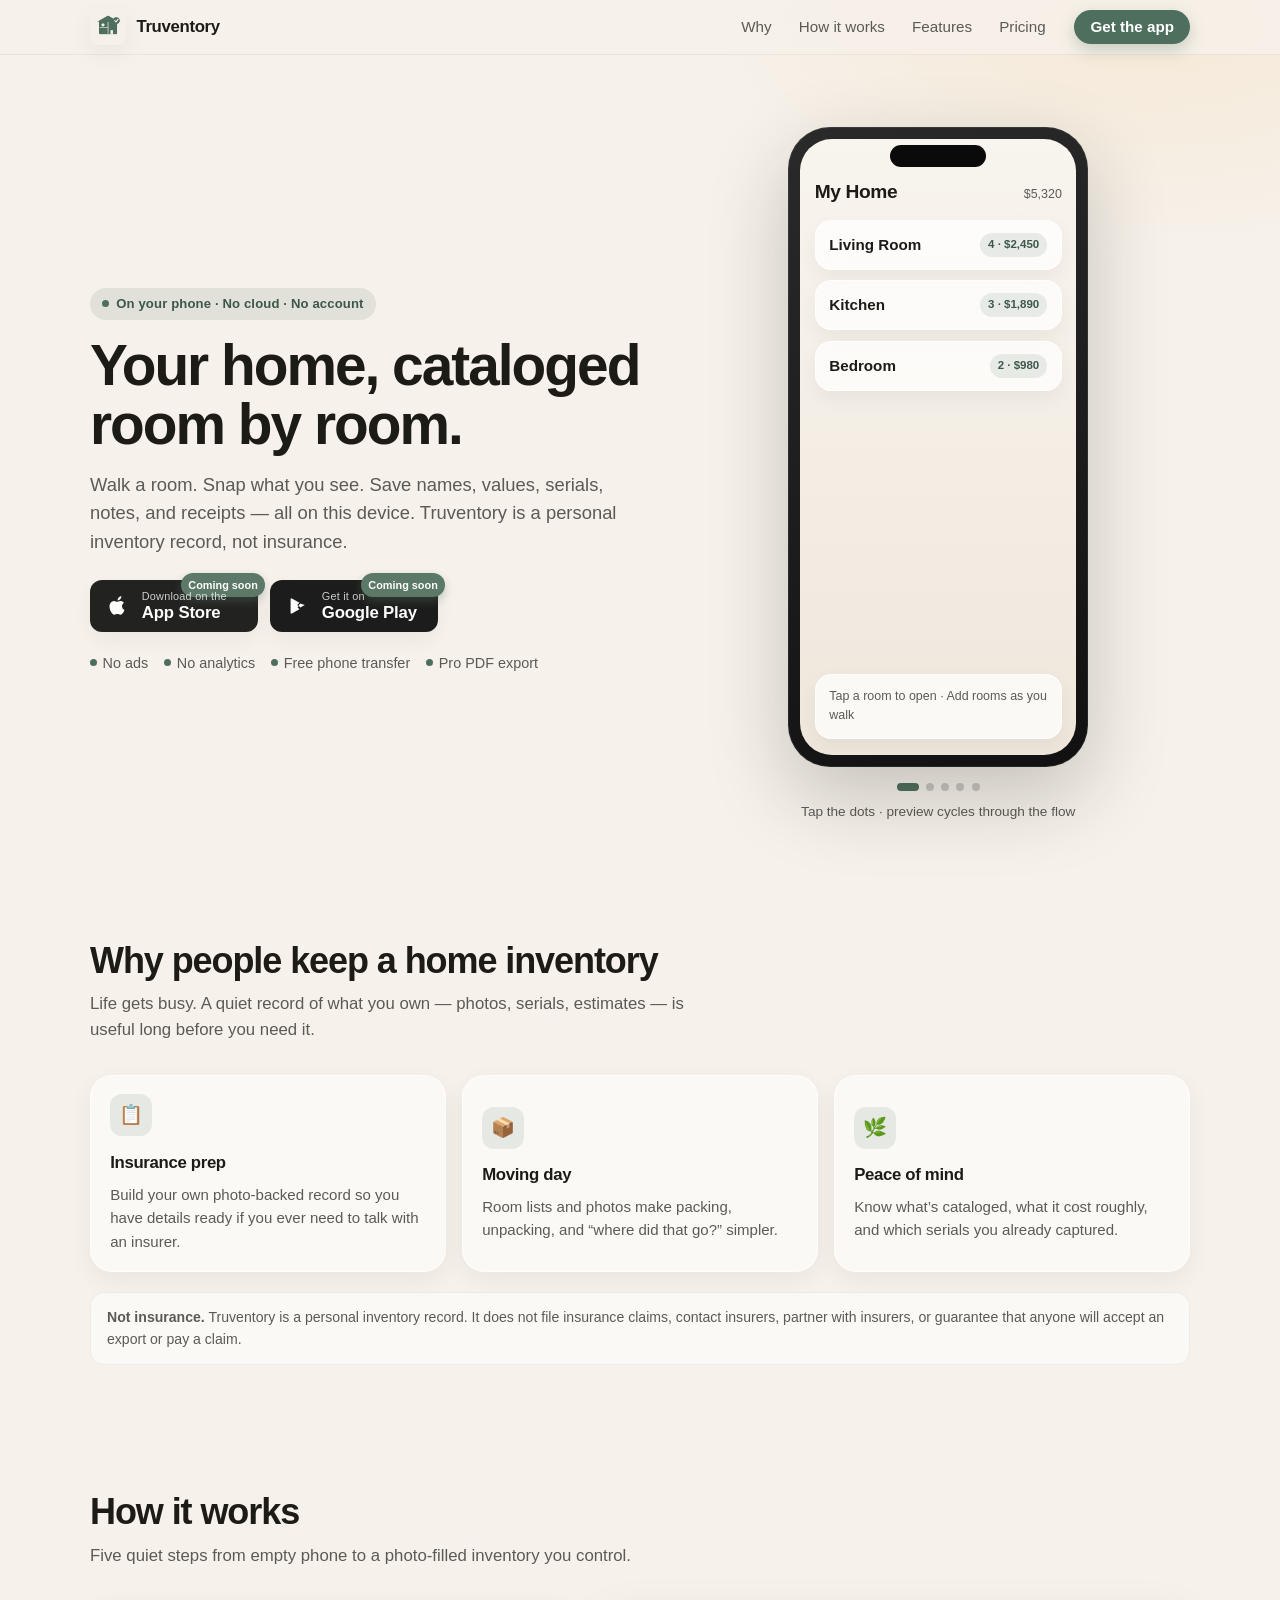
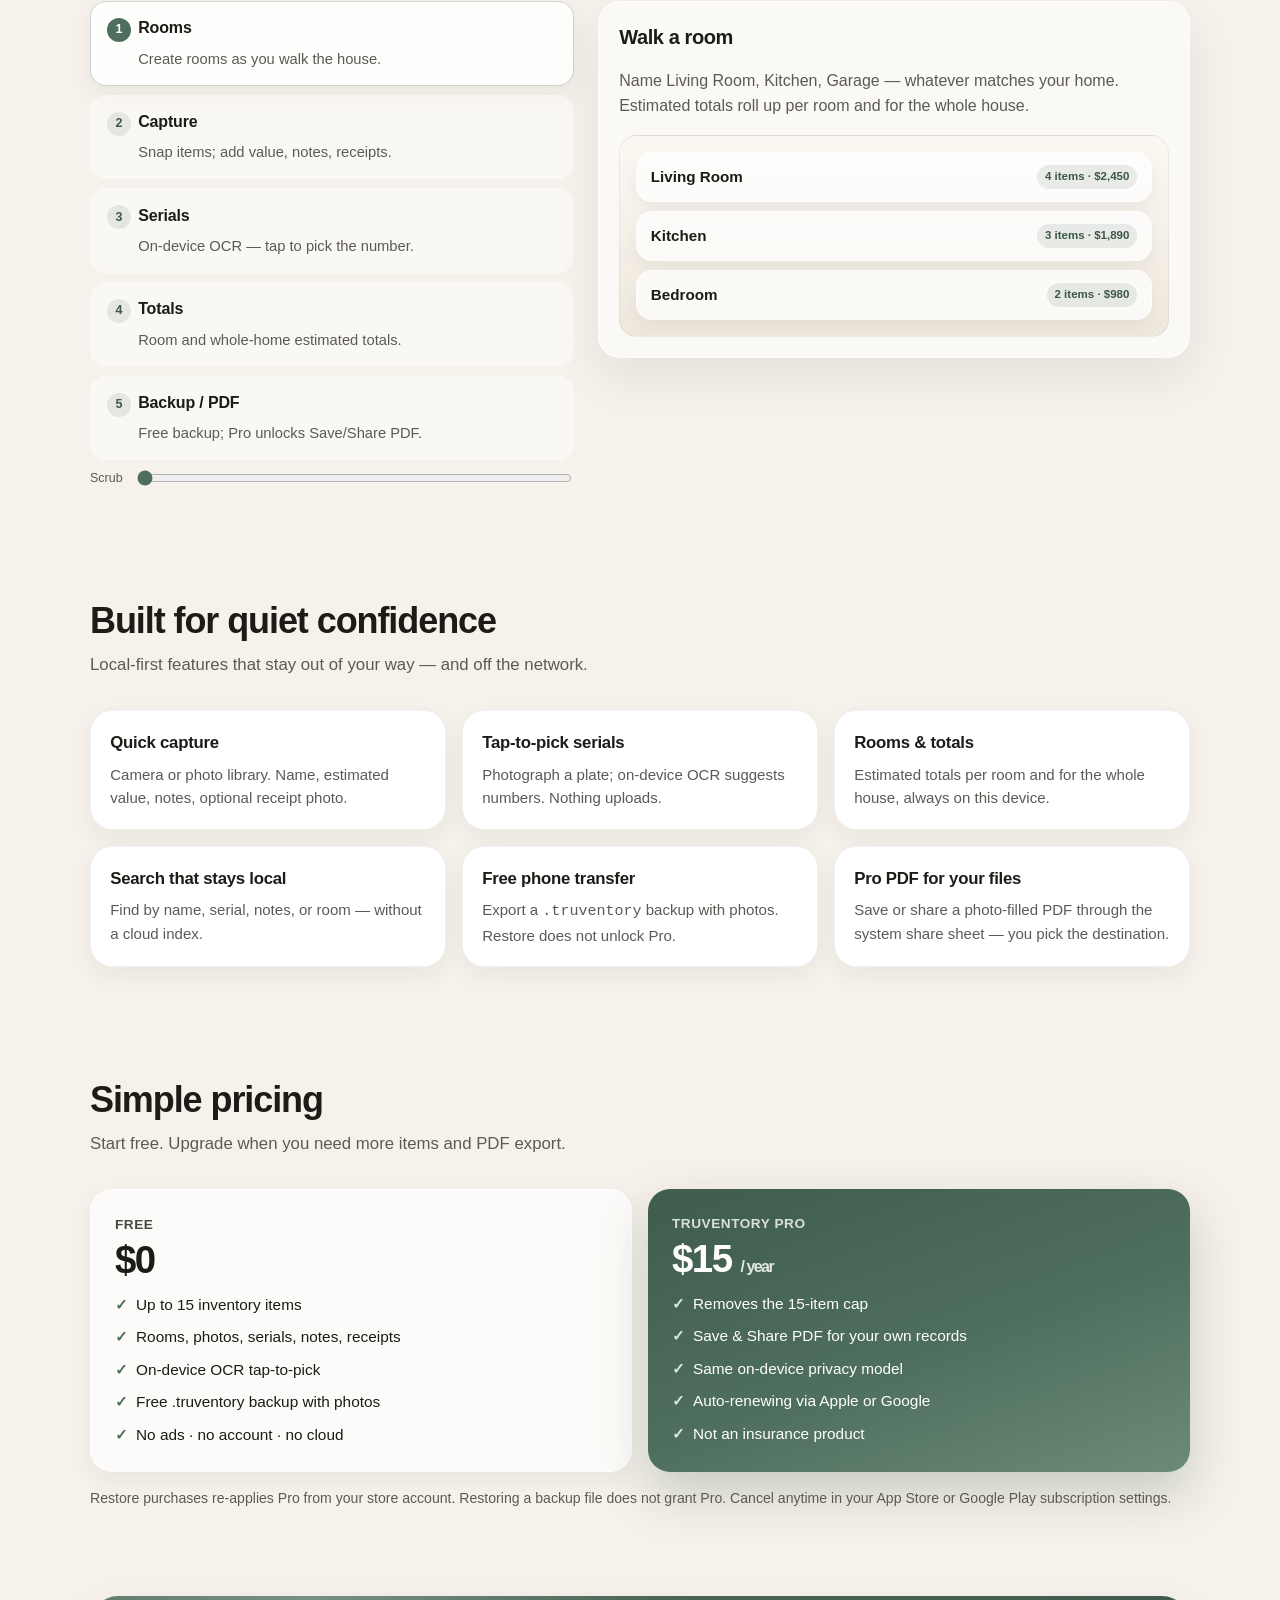
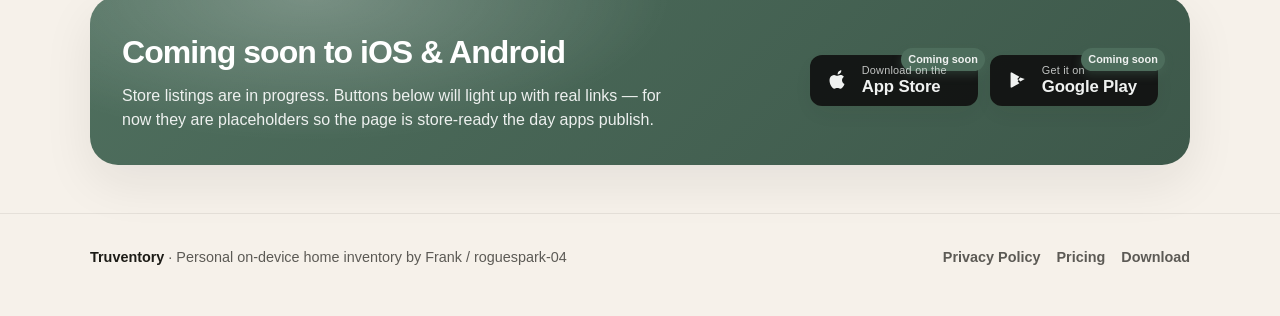
==== index.html @ 6b25a72f "Phone nav: 2x2 section links under brand + CTA Top row stays Truventory and Get the app; Why, How, F" ====
<!DOCTYPE html>
<html lang="en">
<head>
  <meta charset="utf-8">
  <meta name="viewport" content="width=device-width, initial-scale=1">
  <title>Truventory — Room-by-room home inventory</title>
  <meta name="description" content="Walk each room, snap your things, and keep a local home inventory on your phone. No cloud, no account, no ads. Free for 15 items; Pro unlocks PDF export.">
  <meta name="theme-color" content="#f6f1ea">
  <link rel="canonical" href="https://roguespark-04.github.io/Truventory-web/">
  <meta property="og:type" content="website">
  <meta property="og:title" content="Truventory — Room-by-room home inventory">
  <meta property="og:description" content="On-device home inventory. Walk a room, snap items, serials, receipts. No cloud. No account. No ads.">
  <meta property="og:url" content="https://roguespark-04.github.io/Truventory-web/">
  <meta property="og:image" content="https://roguespark-04.github.io/Truventory-web/assets/icon-1024.png">
  <meta property="og:image:alt" content="Truventory app icon">
  <meta name="twitter:card" content="summary">
  <meta name="twitter:title" content="Truventory — Room-by-room home inventory">
  <meta name="twitter:description" content="On-device home inventory. No cloud, no account, no ads.">
  <meta name="twitter:image" content="https://roguespark-04.github.io/Truventory-web/assets/icon-1024.png">
  <link rel="icon" href="assets/favicon.ico" sizes="any">
  <link rel="icon" type="image/png" sizes="32x32" href="assets/favicon-32.png">
  <link rel="apple-touch-icon" href="assets/favicon-180.png">
  <link rel="stylesheet" href="styles.css?v=3">
</head>
<body>
  <header class="site-nav">
    <div class="wrap inner">
      <a class="brand" href="index.html">
        <img src="assets/icon-1024.png" width="36" height="36" alt="">
        Truventory
      </a>
      <a class="nav-cta" href="#download">Get the app</a>
      <nav id="site-menu" class="nav-links" aria-label="Primary">
        <a href="#why">Why</a>
        <a href="#how">How it works</a>
        <a href="#features">Features</a>
        <a href="#pricing">Pricing</a>
      </nav>
    </div>
  </header>

  <main>
    <div class="wrap hero">
      <div>
        <div class="eyebrow">
          <span class="dot" aria-hidden="true"></span>
          On your phone · No cloud · No account
        </div>
        <h1>Your home, cataloged room by room.</h1>
        <p class="lede">
          Walk a room. Snap what you see. Save names, values, serials, notes, and receipts —
          all on this device. Truventory is a personal inventory record, not insurance.
        </p>
        <div class="hero-actions" id="download-top">
          <a class="store-btn" data-store="apple" href="#download" aria-disabled="true" role="link">
            <span class="badge">Coming soon</span>
            <span class="glyph" aria-hidden="true">
              <svg width="22" height="22" viewBox="0 0 24 24" fill="currentColor"><path d="M16.37 12.29c-.03-2.54 2.07-3.76 2.16-3.82-1.18-1.73-3.01-1.97-3.66-2-1.56-.16-3.04.92-3.83.92-.79 0-2.01-.9-3.3-.87-1.7.03-3.26.99-4.13 2.51-1.76 3.05-.45 7.57 1.26 10.05.84 1.21 1.84 2.57 3.15 2.52 1.27-.05 1.75-.82 3.29-.82 1.53 0 1.97.82 3.31.79 1.37-.02 2.24-1.23 3.07-2.45.97-1.41 1.37-2.78 1.39-2.85-.03-.01-2.67-1.03-2.71-4.08zM14.6 4.45c.69-.84 1.16-2 1.03-3.16-1 .04-2.21.67-2.93 1.51-.64.74-1.2 1.93-1.05 3.07 1.11.09 2.25-.56 2.95-1.42z"/></svg>
            </span>
            <span class="copy"><span class="kicker">Download on the</span><span class="label">App Store</span></span>
          </a>
          <a class="store-btn play" data-store="google" href="#download" aria-disabled="true" role="link">
            <span class="badge">Coming soon</span>
            <span class="glyph" aria-hidden="true">
              <svg width="20" height="20" viewBox="0 0 24 24" fill="currentColor"><path d="M3.6 2.7c-.3.3-.5.8-.5 1.4v15.8c0 .6.2 1.1.5 1.4l.1.1 8.9-8.9v-.2L3.7 2.6l-.1.1zm11.2 6.4-2.3 2.3 2.3 2.3 5.3-3-5.3-1.6zm-3.4 3.4L3.3 20.9c.2.1.5.2.8.2.3 0 .7-.1 1.1-.3l8.5-4.9-2.3-2.4zm0-2.1 2.3-2.3L5.2 3.2C4.8 3 4.4 2.9 4.1 2.9c-.3 0-.6.1-.8.2l8.1 8.3z"/></svg>
            </span>
            <span class="copy"><span class="kicker">Get it on</span><span class="label">Google Play</span></span>
          </a>
        </div>
        <div class="trust-row">
          <span><span class="dot"></span> No ads</span>
          <span><span class="dot"></span> No analytics</span>
          <span><span class="dot"></span> Free phone transfer</span>
          <span><span class="dot"></span> Pro PDF export</span>
        </div>
      </div>

      <div class="phone-stage" data-phone-mock>
        <div class="phone" aria-label="Interactive app preview">
          <div class="phone-screen">
            <!-- Rooms -->
            <div class="screen-panel is-active" data-screen="0">
              <div class="ui-top">
                <div class="ui-title">My Home</div>
                <div class="ui-sub">$5,320</div>
              </div>
              <div class="glass-card room-row"><strong>Living Room</strong><span class="pill">4 · $2,450</span></div>
              <div class="glass-card room-row"><strong>Kitchen</strong><span class="pill">3 · $1,890</span></div>
              <div class="glass-card room-row"><strong>Bedroom</strong><span class="pill">2 · $980</span></div>
              <div class="glass-card" style="margin-top:auto">
                <div class="ui-sub">Tap a room to open · Add rooms as you walk</div>
              </div>
            </div>
            <!-- Capture -->
            <div class="screen-panel" data-screen="1">
              <div class="ui-top">
                <div class="ui-title">Living Room</div>
                <div class="ui-sub">4 items</div>
              </div>
              <div class="glass-card item-row">
                <div class="thumb">📺</div>
                <div class="item-meta"><div class="name">Sony TV 65"</div><div class="hint">Est. $899</div></div>
                <span class="pill">Photo</span>
              </div>
              <div class="glass-card item-row">
                <div class="thumb">🔊</div>
                <div class="item-meta"><div class="name">Soundbar</div><div class="hint">Est. $249</div></div>
                <span class="pill">Photo</span>
              </div>
              <div class="glass-card item-row">
                <div class="thumb">💡</div>
                <div class="item-meta"><div class="name">Floor lamp</div><div class="hint">Est. $120</div></div>
                <span class="pill">Notes</span>
              </div>
            </div>
            <!-- Serial OCR -->
            <div class="screen-panel" data-screen="2">
              <div class="ui-top">
                <div class="ui-title">Serial</div>
                <div class="ui-sub">On-device OCR</div>
              </div>
              <div class="ocr-box">
                <div style="font-weight:700">Photograph the plate</div>
                <div class="ui-sub" style="margin-top:0.35rem">Tap the number that matches</div>
                <div class="ocr-chips">
                  <button type="button" class="chip is-picked" data-ocr-chip="SN-88421X">SN-88421X</button>
                  <button type="button" class="chip" data-ocr-chip="MODEL-A65">MODEL-A65</button>
                  <button type="button" class="chip" data-ocr-chip="2024-09">2024-09</button>
                </div>
              </div>
              <div class="glass-card">
                <div class="ui-sub">Selected serial</div>
                <strong data-serial-value>SN-88421X</strong>
              </div>
            </div>
            <!-- Totals -->
            <div class="screen-panel" data-screen="3">
              <div class="ui-top">
                <div class="ui-title">Totals</div>
                <div class="ui-sub">Estimated</div>
              </div>
              <div class="glass-card">
                <div class="ui-sub">Whole home</div>
                <div class="total-big">$5,320</div>
                <div class="ui-sub" style="margin-top:0.4rem">9 items · 3 rooms</div>
              </div>
              <div class="glass-card room-row"><strong>Living Room</strong><span class="pill">$2,450</span></div>
              <div class="glass-card room-row"><strong>Kitchen</strong><span class="pill">$1,890</span></div>
            </div>
            <!-- Backup / PDF -->
            <div class="screen-panel" data-screen="4">
              <div class="ui-top">
                <div class="ui-title">Your files</div>
                <div class="ui-sub">You choose where</div>
              </div>
              <div class="glass-card">
                <strong>Move to a new phone</strong>
                <div class="ui-sub" style="margin-top:0.35rem">.truventory backup with photos · free</div>
              </div>
              <div class="pdf-preview">
                <strong>Home inventory.pdf</strong>
                <div class="pdf-line"></div>
                <div class="pdf-line short"></div>
                <div class="pdf-line"></div>
                <div style="margin-top:auto;font-size:0.8rem;color:var(--ink-soft)">Save / Share · Truventory Pro</div>
              </div>
            </div>
          </div>
        </div>
        <div class="phone-dots" role="tablist" aria-label="Preview screens">
          <button type="button" data-phone-dot class="is-active" aria-label="Rooms" aria-selected="true"></button>
          <button type="button" data-phone-dot aria-label="Items" aria-selected="false"></button>
          <button type="button" data-phone-dot aria-label="Serial OCR" aria-selected="false"></button>
          <button type="button" data-phone-dot aria-label="Totals" aria-selected="false"></button>
          <button type="button" data-phone-dot aria-label="Backup and PDF" aria-selected="false"></button>
        </div>
        <p class="phone-hint">Tap the dots · preview cycles through the flow</p>
      </div>
    </div>

    <section id="why">
      <div class="wrap">
        <div class="section-head">
          <h2>Why people keep a home inventory</h2>
          <p>Life gets busy. A quiet record of what you own — photos, serials, estimates — is useful long before you need it.</p>
        </div>
        <div class="use-grid">
          <button type="button" class="use-card" data-use-card aria-expanded="false">
            <div class="use-icon" aria-hidden="true">📋</div>
            <h3>Insurance prep</h3>
            <p class="blurb">Build your own photo-backed record so you have details ready if you ever need to talk with an insurer.</p>
            <div class="more">
              Snap items, attach receipt photos, and note serials while everything is still on the shelf.
              Truventory does <strong>not</strong> file claims, contact insurers, or guarantee a payout — it is your personal file.
            </div>
          </button>
          <button type="button" class="use-card" data-use-card aria-expanded="false">
            <div class="use-icon" aria-hidden="true">📦</div>
            <h3>Moving day</h3>
            <p class="blurb">Room lists and photos make packing, unpacking, and “where did that go?” simpler.</p>
            <div class="more">
              Catalog before boxes close. Search by room, name, or notes on the new place.
              Move phones with a free backup file that includes photos.
            </div>
          </button>
          <button type="button" class="use-card" data-use-card aria-expanded="false">
            <div class="use-icon" aria-hidden="true">🌿</div>
            <h3>Peace of mind</h3>
            <p class="blurb">Know what’s cataloged, what it cost roughly, and which serials you already captured.</p>
            <div class="more">
              Everything stays on your phone — no account to manage, no cloud sync to babysit.
              Expand room by room at your own pace.
            </div>
          </button>
        </div>
        <p class="disclaimer-note">
          <strong>Not insurance.</strong> Truventory is a personal inventory record. It does not file insurance claims,
          contact insurers, partner with insurers, or guarantee that anyone will accept an export or pay a claim.
        </p>
      </div>
    </section>

    <section id="how">
      <div class="wrap">
        <div class="section-head">
          <h2>How it works</h2>
          <p>Five quiet steps from empty phone to a photo-filled inventory you control.</p>
        </div>
        <div class="how" data-how>
          <div>
            <div class="step-list" role="tablist" aria-label="Steps">
              <button type="button" class="step-btn is-active" data-step="0">
                <span class="step-num">1</span><strong>Rooms</strong>
                <p>Create rooms as you walk the house.</p>
              </button>
              <button type="button" class="step-btn" data-step="1">
                <span class="step-num">2</span><strong>Capture</strong>
                <p>Snap items; add value, notes, receipts.</p>
              </button>
              <button type="button" class="step-btn" data-step="2">
                <span class="step-num">3</span><strong>Serials</strong>
                <p>On-device OCR — tap to pick the number.</p>
              </button>
              <button type="button" class="step-btn" data-step="3">
                <span class="step-num">4</span><strong>Totals</strong>
                <p>Room and whole-home estimated totals.</p>
              </button>
              <button type="button" class="step-btn" data-step="4">
                <span class="step-num">5</span><strong>Backup / PDF</strong>
                <p>Free backup; Pro unlocks Save/Share PDF.</p>
              </button>
            </div>
            <div class="scrubber">
              <label for="step-range" class="ui-sub">Scrub</label>
              <input id="step-range" type="range" min="0" max="4" value="0" data-step-range>
            </div>
          </div>
          <div class="how-preview">
            <h3 data-how-title>Walk a room</h3>
            <p data-how-body>Name Living Room, Kitchen, Garage — whatever matches your home.</p>
            <div class="mini-ui" data-how-ui></div>
          </div>
        </div>
      </div>
    </section>

    <section id="features">
      <div class="wrap">
        <div class="section-head">
          <h2>Built for quiet confidence</h2>
          <p>Local-first features that stay out of your way — and off the network.</p>
        </div>
        <div class="feature-grid">
          <article class="feature">
            <h3>Quick capture</h3>
            <p>Camera or photo library. Name, estimated value, notes, optional receipt photo.</p>
          </article>
          <article class="feature">
            <h3>Tap-to-pick serials</h3>
            <p>Photograph a plate; on-device OCR suggests numbers. Nothing uploads.</p>
          </article>
          <article class="feature">
            <h3>Rooms &amp; totals</h3>
            <p>Estimated totals per room and for the whole house, always on this device.</p>
          </article>
          <article class="feature">
            <h3>Search that stays local</h3>
            <p>Find by name, serial, notes, or room — without a cloud index.</p>
          </article>
          <article class="feature">
            <h3>Free phone transfer</h3>
            <p>Export a <code>.truventory</code> backup with photos. Restore does not unlock Pro.</p>
          </article>
          <article class="feature">
            <h3>Pro PDF for your files</h3>
            <p>Save or share a photo-filled PDF through the system share sheet — you pick the destination.</p>
          </article>
        </div>
      </div>
    </section>

    <section id="pricing">
      <div class="wrap">
        <div class="section-head">
          <h2>Simple pricing</h2>
          <p>Start free. Upgrade when you need more items and PDF export.</p>
        </div>
        <div class="pricing-grid">
          <div class="price-card">
            <div class="plan">Free</div>
            <div class="amount">$0</div>
            <ul>
              <li>Up to 15 inventory items</li>
              <li>Rooms, photos, serials, notes, receipts</li>
              <li>On-device OCR tap-to-pick</li>
              <li>Free .truventory backup with photos</li>
              <li>No ads · no account · no cloud</li>
            </ul>
          </div>
          <div class="price-card pro">
            <div class="plan">Truventory Pro</div>
            <div class="amount">$15 <span>/ year</span></div>
            <ul>
              <li>Removes the 15-item cap</li>
              <li>Save &amp; Share PDF for your own records</li>
              <li>Same on-device privacy model</li>
              <li>Auto-renewing via Apple or Google</li>
              <li>Not an insurance product</li>
            </ul>
          </div>
        </div>
        <p class="price-note">
          Restore purchases re-applies Pro from your store account. Restoring a backup file does not grant Pro.
          Cancel anytime in your App Store or Google Play subscription settings.
        </p>
      </div>
    </section>

    <div class="wrap">
      <div class="download-band" id="download">
        <div>
          <h2>Coming soon to iOS &amp; Android</h2>
          <p>
            Store listings are in progress. Buttons below will light up with real links —
            for now they are placeholders so the page is store-ready the day apps publish.
          </p>
        </div>
        <div class="hero-actions" style="margin:0">
          <a class="store-btn" data-store="apple" href="#download" aria-disabled="true" role="link">
            <span class="badge">Coming soon</span>
            <span class="glyph" aria-hidden="true">
              <svg width="22" height="22" viewBox="0 0 24 24" fill="currentColor"><path d="M16.37 12.29c-.03-2.54 2.07-3.76 2.16-3.82-1.18-1.73-3.01-1.97-3.66-2-1.56-.16-3.04.92-3.83.92-.79 0-2.01-.9-3.3-.87-1.7.03-3.26.99-4.13 2.51-1.76 3.05-.45 7.57 1.26 10.05.84 1.21 1.84 2.57 3.15 2.52 1.27-.05 1.75-.82 3.29-.82 1.53 0 1.97.82 3.31.79 1.37-.02 2.24-1.23 3.07-2.45.97-1.41 1.37-2.78 1.39-2.85-.03-.01-2.67-1.03-2.71-4.08zM14.6 4.45c.69-.84 1.16-2 1.03-3.16-1 .04-2.21.67-2.93 1.51-.64.74-1.2 1.93-1.05 3.07 1.11.09 2.25-.56 2.95-1.42z"/></svg>
            </span>
            <span class="copy"><span class="kicker">Download on the</span><span class="label">App Store</span></span>
          </a>
          <a class="store-btn play" data-store="google" href="#download" aria-disabled="true" role="link">
            <span class="badge">Coming soon</span>
            <span class="glyph" aria-hidden="true">
              <svg width="20" height="20" viewBox="0 0 24 24" fill="currentColor"><path d="M3.6 2.7c-.3.3-.5.8-.5 1.4v15.8c0 .6.2 1.1.5 1.4l.1.1 8.9-8.9v-.2L3.7 2.6l-.1.1zm11.2 6.4-2.3 2.3 2.3 2.3 5.3-3-5.3-1.6zm-3.4 3.4L3.3 20.9c.2.1.5.2.8.2.3 0 .7-.1 1.1-.3l8.5-4.9-2.3-2.4zm0-2.1 2.3-2.3L5.2 3.2C4.8 3 4.4 2.9 4.1 2.9c-.3 0-.6.1-.8.2l8.1 8.3z"/></svg>
            </span>
            <span class="copy"><span class="kicker">Get it on</span><span class="label">Google Play</span></span>
          </a>
        </div>
      </div>
    </div>
  </main>

  <footer class="site-footer">
    <div class="wrap inner">
      <div>
        <strong style="color:var(--ink)">Truventory</strong>
        · Personal on-device home inventory by Frank / roguespark-04
      </div>
      <div style="display:flex;gap:1rem;flex-wrap:wrap">
        <a href="privacy.html">Privacy Policy</a>
        <a href="#pricing">Pricing</a>
        <a href="#download">Download</a>
      </div>
    </div>
  </footer>

  <script src="app.js?v=3"></script>
</body>
</html>
---- styles.css ----
/* Truventory marketing site — cream + sage, liquid-glass accents */
:root {
  --cream: #f6f1ea;
  --cream-deep: #ebe4da;
  --ink: #1c1b16;
  --ink-soft: #5c5a55;
  --sage: #4f6f5e;
  --sage-deep: #3d584a;
  --sage-soft: #6b8a78;
  --sage-mist: rgba(79, 111, 94, 0.12);
  --glass: rgba(255, 255, 255, 0.55);
  --glass-border: rgba(255, 255, 255, 0.65);
  --card: #ffffff;
  --shadow: 0 18px 50px rgba(28, 27, 22, 0.08);
  --shadow-sm: 0 8px 24px rgba(28, 27, 22, 0.06);
  --radius: 22px;
  --radius-sm: 14px;
  --max: 1100px;
  --font: "SF Pro Text", -apple-system, BlinkMacSystemFont, "Segoe UI", Roboto, "Helvetica Neue", Arial, sans-serif;
  --display: "SF Pro Display", -apple-system, BlinkMacSystemFont, "Segoe UI", Roboto, "Helvetica Neue", Arial, sans-serif;
}

*, *::before, *::after { box-sizing: border-box; }
html { scroll-behavior: smooth; }
@media (prefers-reduced-motion: reduce) {
  html { scroll-behavior: auto; }
  *, *::before, *::after {
    animation-duration: 0.01ms !important;
    animation-iteration-count: 1 !important;
    transition-duration: 0.01ms !important;
  }
}

body {
  margin: 0;
  font-family: var(--font);
  color: var(--ink);
  background:
    radial-gradient(1200px 600px at 10% -10%, rgba(79, 111, 94, 0.14), transparent 55%),
    radial-gradient(900px 500px at 90% 0%, rgba(246, 210, 160, 0.28), transparent 50%),
    var(--cream);
  line-height: 1.55;
  -webkit-font-smoothing: antialiased;
}

img { max-width: 100%; display: block; }
a { color: var(--sage-deep); text-decoration-thickness: 1px; text-underline-offset: 3px; }
a:hover { color: var(--sage); }

.wrap {
  width: min(100% - 2rem, var(--max));
  margin-inline: auto;
}

/* Nav — one neat row; phone: brand+CTA, then a slim link strip */
.site-nav {
  position: sticky;
  top: 0;
  z-index: 40;
  backdrop-filter: blur(18px) saturate(1.2);
  -webkit-backdrop-filter: blur(18px) saturate(1.2);
  background: rgba(246, 241, 234, 0.88);
  border-bottom: 1px solid rgba(28, 27, 22, 0.06);
}
.site-nav .inner {
  display: flex;
  flex-wrap: nowrap;
  align-items: center;
  gap: 0.75rem 1rem;
  min-height: 3.35rem;
  padding: 0.55rem 0;
}
.brand {
  display: inline-flex;
  align-items: center;
  gap: 0.65rem;
  flex-shrink: 0;
  margin-right: auto;
  color: inherit;
  text-decoration: none;
  font-weight: 700;
  letter-spacing: -0.02em;
  font-size: 1.05rem;
}
.brand img {
  width: 36px;
  height: 36px;
  border-radius: 9px;
  box-shadow: var(--shadow-sm);
}
.nav-toggle { display: none !important; }
.nav-links {
  display: flex;
  flex-wrap: nowrap;
  align-items: center;
  gap: 0.1rem;
  margin: 0;
  font-size: 0.95rem;
}
.nav-links a {
  display: inline-flex;
  align-items: center;
  color: var(--ink-soft);
  text-decoration: none;
  font-weight: 500;
  white-space: nowrap;
  padding: 0.5rem 0.8rem;
  border-radius: 999px;
  line-height: 1.2;
  transition: color 0.15s ease, background 0.15s ease;
}
.nav-links a:hover {
  color: var(--ink);
  background: rgba(28, 27, 22, 0.05);
}
.nav-cta {
  display: inline-flex;
  align-items: center;
  flex-shrink: 0;
  order: 3;
  padding: 0.5rem 1rem;
  border-radius: 999px;
  background: var(--sage);
  color: #fff !important;
  font-weight: 600;
  font-size: 0.95rem;
  text-decoration: none;
  white-space: nowrap;
  box-shadow: 0 6px 16px rgba(79, 111, 94, 0.28);
  line-height: 1.2;
}
.nav-cta:hover {
  background: var(--sage-deep);
  color: #fff !important;
}
.nav-links { order: 2; }

@media (max-width: 860px) {
  .site-nav .inner {
    display: grid;
    grid-template-columns: 1fr auto;
    grid-template-areas:
      "brand cta"
      "links links";
    align-items: center;
    column-gap: 0.75rem;
    row-gap: 0.55rem;
    min-height: 0;
    padding: 0.75rem 0 0.85rem;
  }
  .brand { grid-area: brand; margin-right: 0; }
  .nav-cta {
    grid-area: cta;
    order: unset;
    padding: 0.45rem 0.9rem;
    font-size: 0.88rem;
    box-shadow: 0 4px 12px rgba(79, 111, 94, 0.22);
  }
  .nav-links {
    grid-area: links;
    order: unset;
    display: grid;
    grid-template-columns: 1fr 1fr;
    width: 100%;
    margin-inline: 0;
    padding: 0.55rem 0 0;
    gap: 0.4rem 0.5rem;
    overflow: visible;
    border-top: 1px solid rgba(28, 27, 22, 0.06);
    mask-image: none;
    justify-content: stretch;
  }
  .nav-links::-webkit-scrollbar { display: none; }
  .nav-links a {
    justify-content: center;
    width: 100%;
    padding: 0.65rem 0.5rem;
    font-size: 0.9rem;
    border-radius: 12px;
    background: rgba(255, 255, 255, 0.45);
    border: 1px solid rgba(28, 27, 22, 0.06);
    color: var(--ink);
  }
  .nav-links a:hover {
    background: rgba(255, 255, 255, 0.75);
  }
}

/* Hero */
.hero {
  padding: 3.5rem 0 2.5rem;
  display: grid;
  gap: 2.5rem;
  align-items: center;
}
@media (min-width: 900px) {
  .hero {
    grid-template-columns: 1.05fr 0.95fr;
    padding: 4.5rem 0 3rem;
  }
}
.eyebrow {
  display: inline-flex;
  align-items: center;
  gap: 0.45rem;
  padding: 0.35rem 0.75rem;
  border-radius: 999px;
  background: var(--sage-mist);
  color: var(--sage-deep);
  font-size: 0.82rem;
  font-weight: 650;
  letter-spacing: 0.01em;
  margin-bottom: 1rem;
}
.hero h1 {
  font-family: var(--display);
  font-size: clamp(2.35rem, 5vw, 3.55rem);
  line-height: 1.05;
  letter-spacing: -0.035em;
  margin: 0 0 1rem;
  font-weight: 760;
}
.hero .lede {
  font-size: 1.15rem;
  color: var(--ink-soft);
  max-width: 34rem;
  margin: 0 0 1.5rem;
}
.hero-actions {
  display: flex;
  flex-wrap: wrap;
  gap: 0.75rem;
  margin-bottom: 1.25rem;
}
.trust-row {
  display: flex;
  flex-wrap: wrap;
  gap: 0.55rem 1rem;
  color: var(--ink-soft);
  font-size: 0.9rem;
}
.trust-row span {
  display: inline-flex;
  align-items: center;
  gap: 0.35rem;
}
.dot {
  width: 7px; height: 7px; border-radius: 50%;
  background: var(--sage); display: inline-block;
}

/* Store buttons */
.store-btn {
  appearance: none;
  border: 1px solid rgba(28, 27, 22, 0.12);
  background: #111;
  color: #fff;
  border-radius: 12px;
  padding: 0.55rem 1rem 0.55rem 0.85rem;
  display: inline-flex;
  align-items: center;
  gap: 0.7rem;
  text-decoration: none;
  min-width: 168px;
  position: relative;
  box-shadow: var(--shadow-sm);
  cursor: not-allowed;
  opacity: 0.92;
  transition: transform 0.2s ease, opacity 0.2s ease;
}
.store-btn:hover { opacity: 1; }
.store-btn.is-live {
  cursor: pointer;
  opacity: 1;
}
.store-btn.is-live:hover { transform: translateY(-1px); }
.store-btn .glyph {
  width: 26px; height: 26px; flex: none;
  display: grid; place-items: center;
}
.store-btn .copy { text-align: left; line-height: 1.15; }
.store-btn .kicker {
  display: block;
  font-size: 0.68rem;
  opacity: 0.78;
  letter-spacing: 0.02em;
}
.store-btn .label {
  display: block;
  font-size: 1.05rem;
  font-weight: 650;
  letter-spacing: -0.01em;
}
.store-btn .badge {
  position: absolute;
  top: -8px; right: -8px;
  background: var(--sage);
  color: #fff;
  font-size: 0.68rem;
  font-weight: 700;
  padding: 0.2rem 0.45rem;
  border-radius: 999px;
  box-shadow: 0 4px 10px rgba(79, 111, 94, 0.35);
}
.store-btn.play { background: #0b0b0b; }

/* Phone mock */
.phone-stage {
  display: grid;
  place-items: center;
  position: relative;
}
.phone {
  width: min(100%, 300px);
  aspect-ratio: 9 / 19.2;
  border-radius: 42px;
  background: linear-gradient(160deg, #2a2a2a, #111);
  padding: 12px;
  box-shadow:
    0 30px 80px rgba(28, 27, 22, 0.22),
    inset 0 0 0 1px rgba(255,255,255,0.08);
  position: relative;
}
.phone::before {
  content: "";
  position: absolute;
  top: 18px; left: 50%;
  transform: translateX(-50%);
  width: 96px; height: 22px;
  background: #0a0a0a;
  border-radius: 999px;
  z-index: 3;
}
.phone-screen {
  height: 100%;
  border-radius: 32px;
  overflow: hidden;
  background: linear-gradient(180deg, #f8f4ee 0%, #efe7dc 100%);
  position: relative;
}
.screen-panel {
  position: absolute;
  inset: 0;
  padding: 2.4rem 0.9rem 1rem;
  opacity: 0;
  transform: translateX(18px);
  transition: opacity 0.35s ease, transform 0.35s ease;
  pointer-events: none;
  display: flex;
  flex-direction: column;
  gap: 0.65rem;
}
.screen-panel.is-active {
  opacity: 1;
  transform: none;
  pointer-events: auto;
}
.ui-top {
  display: flex;
  justify-content: space-between;
  align-items: baseline;
  margin-bottom: 0.15rem;
}
.ui-title { font-weight: 720; letter-spacing: -0.02em; font-size: 1.2rem; }
.ui-sub { color: var(--ink-soft); font-size: 0.78rem; }
.glass-card {
  background: rgba(255,255,255,0.72);
  backdrop-filter: blur(12px);
  -webkit-backdrop-filter: blur(12px);
  border: 1px solid rgba(255,255,255,0.7);
  border-radius: 16px;
  padding: 0.75rem 0.85rem;
  box-shadow: 0 8px 20px rgba(28,27,22,0.05);
}
.room-row {
  display: flex;
  align-items: center;
  justify-content: space-between;
  gap: 0.5rem;
}
.room-row strong { font-size: 0.95rem; }
.pill {
  font-size: 0.72rem;
  font-weight: 650;
  color: var(--sage-deep);
  background: var(--sage-mist);
  padding: 0.2rem 0.5rem;
  border-radius: 999px;
}
.item-row {
  display: grid;
  grid-template-columns: 42px 1fr auto;
  gap: 0.65rem;
  align-items: center;
}
.thumb {
  width: 42px; height: 42px; border-radius: 10px;
  background: linear-gradient(135deg, #d7e3db, #c3d4c8);
  display: grid; place-items: center;
  font-size: 1rem;
}
.item-meta { min-width: 0; }
.item-meta .name { font-weight: 650; font-size: 0.9rem; white-space: nowrap; overflow: hidden; text-overflow: ellipsis; }
.item-meta .hint { color: var(--ink-soft); font-size: 0.72rem; }
.ocr-box {
  border: 1.5px dashed rgba(79,111,94,0.45);
  border-radius: 14px;
  padding: 0.85rem;
  background: rgba(255,255,255,0.55);
  text-align: center;
}
.ocr-chips { display: flex; flex-wrap: wrap; gap: 0.4rem; justify-content: center; margin-top: 0.65rem; }
.chip {
  border: 0;
  background: #fff;
  color: var(--sage-deep);
  font: inherit;
  font-size: 0.78rem;
  font-weight: 650;
  padding: 0.35rem 0.6rem;
  border-radius: 999px;
  box-shadow: var(--shadow-sm);
  cursor: pointer;
}
.chip.is-picked { background: var(--sage); color: #fff; }
.total-big { font-size: 1.55rem; font-weight: 760; letter-spacing: -0.03em; }
.pdf-preview {
  flex: 1;
  border-radius: 14px;
  background: #fff;
  border: 1px solid rgba(28,27,22,0.08);
  padding: 0.85rem;
  display: flex;
  flex-direction: column;
  gap: 0.45rem;
}
.pdf-line { height: 8px; border-radius: 999px; background: #e8e2d8; }
.pdf-line.short { width: 55%; }
.phone-dots {
  display: flex;
  gap: 0.45rem;
  justify-content: center;
  margin-top: 1rem;
}
.phone-dots button {
  width: 8px; height: 8px; border-radius: 50%;
  border: 0; background: rgba(28,27,22,0.2);
  cursor: pointer; padding: 0;
}
.phone-dots button.is-active { background: var(--sage); width: 22px; border-radius: 999px; }
.phone-hint {
  text-align: center;
  color: var(--ink-soft);
  font-size: 0.85rem;
  margin-top: 0.65rem;
}

/* Sections */
section { padding: 3.5rem 0; }
.section-head {
  max-width: 38rem;
  margin-bottom: 2rem;
}
.section-head h2 {
  font-family: var(--display);
  font-size: clamp(1.7rem, 3vw, 2.25rem);
  letter-spacing: -0.03em;
  margin: 0 0 0.65rem;
  line-height: 1.15;
}
.section-head p { margin: 0; color: var(--ink-soft); font-size: 1.05rem; }

.use-grid {
  display: grid;
  gap: 1rem;
}
@media (min-width: 720px) {
  .use-grid { grid-template-columns: repeat(3, 1fr); }
}
.use-card {
  background: var(--glass);
  backdrop-filter: blur(14px);
  -webkit-backdrop-filter: blur(14px);
  border: 1px solid rgba(255,255,255,0.7);
  border-radius: var(--radius);
  padding: 1.15rem 1.2rem;
  box-shadow: var(--shadow-sm);
  text-align: left;
  cursor: pointer;
  transition: transform 0.2s ease, box-shadow 0.2s ease;
  font: inherit;
  color: inherit;
}
.use-card:hover { transform: translateY(-2px); box-shadow: var(--shadow); }
.use-card[aria-expanded="true"] {
  outline: 2px solid rgba(79,111,94,0.35);
  background: rgba(255,255,255,0.82);
}
.use-icon {
  width: 42px; height: 42px; border-radius: 12px;
  display: grid; place-items: center;
  background: var(--sage-mist);
  color: var(--sage-deep);
  font-size: 1.2rem;
  margin-bottom: 0.85rem;
}
.use-card h3 {
  margin: 0 0 0.4rem;
  font-size: 1.05rem;
  letter-spacing: -0.02em;
}
.use-card .blurb { margin: 0; color: var(--ink-soft); font-size: 0.94rem; }
.use-card .more {
  display: none;
  margin-top: 0.85rem;
  padding-top: 0.85rem;
  border-top: 1px solid rgba(28,27,22,0.08);
  color: var(--ink-soft);
  font-size: 0.92rem;
}
.use-card[aria-expanded="true"] .more { display: block; }
.disclaimer-note {
  margin-top: 1.25rem;
  font-size: 0.88rem;
  color: var(--ink-soft);
  background: rgba(255,255,255,0.55);
  border: 1px solid rgba(28,27,22,0.06);
  border-radius: var(--radius-sm);
  padding: 0.85rem 1rem;
}

/* How it works scrubber */
.how {
  display: grid;
  gap: 1.5rem;
}
@media (min-width: 900px) {
  .how { grid-template-columns: 0.9fr 1.1fr; align-items: start; }
}
.step-list {
  display: flex;
  flex-direction: column;
  gap: 0.55rem;
}
.step-btn {
  appearance: none;
  border: 1px solid transparent;
  background: rgba(255,255,255,0.45);
  border-radius: 16px;
  padding: 0.9rem 1rem;
  text-align: left;
  cursor: pointer;
  font: inherit;
  color: inherit;
  transition: background 0.2s ease, border-color 0.2s ease, transform 0.2s ease;
}
.step-btn:hover { background: rgba(255,255,255,0.75); }
.step-btn.is-active {
  background: rgba(255,255,255,0.9);
  border-color: rgba(79,111,94,0.28);
  box-shadow: var(--shadow-sm);
}
.step-num {
  display: inline-flex;
  width: 1.5rem; height: 1.5rem;
  border-radius: 50%;
  align-items: center; justify-content: center;
  background: var(--sage-mist);
  color: var(--sage-deep);
  font-size: 0.78rem;
  font-weight: 750;
  margin-right: 0.45rem;
}
.step-btn.is-active .step-num { background: var(--sage); color: #fff; }
.step-btn strong { display: inline; letter-spacing: -0.01em; }
.step-btn p {
  margin: 0.35rem 0 0 1.95rem;
  color: var(--ink-soft);
  font-size: 0.92rem;
}
.scrubber {
  display: flex;
  align-items: center;
  gap: 0.75rem;
  margin-top: 0.5rem;
}
.scrubber input[type="range"] {
  flex: 1;
  accent-color: var(--sage);
}
.how-preview {
  background: rgba(255,255,255,0.55);
  border: 1px solid rgba(255,255,255,0.7);
  border-radius: var(--radius);
  padding: 1.25rem;
  box-shadow: var(--shadow);
  min-height: 320px;
  display: flex;
  flex-direction: column;
  gap: 1rem;
}
.how-preview h3 {
  margin: 0;
  font-size: 1.25rem;
  letter-spacing: -0.02em;
}
.how-preview p { margin: 0; color: var(--ink-soft); }
.mini-ui {
  flex: 1;
  border-radius: 18px;
  background: linear-gradient(180deg, #fbf8f3, #efe8dd);
  border: 1px solid rgba(28,27,22,0.06);
  padding: 1rem;
  display: flex;
  flex-direction: column;
  gap: 0.55rem;
}

/* Features */
.feature-grid {
  display: grid;
  gap: 1rem;
}
@media (min-width: 720px) {
  .feature-grid { grid-template-columns: repeat(2, 1fr); }
}
@media (min-width: 980px) {
  .feature-grid { grid-template-columns: repeat(3, 1fr); }
}
.feature {
  background: var(--card);
  border-radius: var(--radius);
  padding: 1.2rem;
  border: 1px solid rgba(28,27,22,0.06);
  box-shadow: var(--shadow-sm);
}
.feature h3 {
  margin: 0 0 0.4rem;
  font-size: 1.05rem;
  letter-spacing: -0.015em;
}
.feature p { margin: 0; color: var(--ink-soft); font-size: 0.94rem; }

/* Pricing */
.pricing-grid {
  display: grid;
  gap: 1rem;
}
@media (min-width: 760px) {
  .pricing-grid { grid-template-columns: 1fr 1fr; }
}
.price-card {
  border-radius: var(--radius);
  padding: 1.5rem;
  background: rgba(255,255,255,0.7);
  border: 1px solid rgba(255,255,255,0.8);
  box-shadow: var(--shadow-sm);
}
.price-card.pro {
  background: linear-gradient(160deg, #3f5c4d, #4f6f5e 55%, #6b8a78);
  color: #fff;
  border: none;
  box-shadow: 0 22px 50px rgba(79,111,94,0.28);
}
.price-card .plan {
  font-size: 0.85rem;
  font-weight: 700;
  letter-spacing: 0.04em;
  text-transform: uppercase;
  opacity: 0.8;
}
.price-card .amount {
  font-size: 2.4rem;
  font-weight: 780;
  letter-spacing: -0.04em;
  margin: 0.35rem 0 0.85rem;
  line-height: 1;
}
.price-card .amount span { font-size: 1rem; font-weight: 550; opacity: 0.85; }
.price-card ul {
  margin: 0;
  padding: 0;
  list-style: none;
  display: grid;
  gap: 0.55rem;
}
.price-card li {
  display: flex;
  gap: 0.5rem;
  align-items: flex-start;
  font-size: 0.96rem;
}
.price-card li::before {
  content: "✓";
  font-weight: 700;
  color: var(--sage);
  flex: none;
}
.price-card.pro li::before { color: #d7ebe0; }
.price-note {
  margin-top: 1rem;
  font-size: 0.88rem;
  color: var(--ink-soft);
}

/* Download band */
.download-band {
  margin: 1rem 0 3rem;
  border-radius: 28px;
  padding: 2rem;
  background:
    radial-gradient(600px 240px at 20% 0%, rgba(255,255,255,0.25), transparent 60%),
    linear-gradient(135deg, #4f6f5e, #3d584a);
  color: #fff;
  box-shadow: var(--shadow);
  display: grid;
  gap: 1.25rem;
}
@media (min-width: 800px) {
  .download-band {
    grid-template-columns: 1.2fr auto;
    align-items: center;
  }
}
.download-band h2 {
  margin: 0 0 0.4rem;
  font-size: clamp(1.5rem, 3vw, 2rem);
  letter-spacing: -0.03em;
}
.download-band p { margin: 0; opacity: 0.9; max-width: 34rem; }
.download-band .store-btn { background: #111; }

/* Footer */
.site-footer {
  border-top: 1px solid rgba(28,27,22,0.08);
  padding: 2rem 0 3rem;
  color: var(--ink-soft);
  font-size: 0.9rem;
}
.site-footer .inner {
  display: flex;
  flex-wrap: wrap;
  gap: 1rem;
  justify-content: space-between;
  align-items: center;
}
.site-footer a { color: var(--ink-soft); text-decoration: none; font-weight: 550; }
.site-footer a:hover { color: var(--ink); }

/* Privacy page */
.privacy-main {
  width: min(100% - 2rem, 42rem);
  margin: 0 auto;
  padding: 2.5rem 0 4rem;
}
.privacy-main h1 {
  font-size: clamp(1.8rem, 4vw, 2.4rem);
  letter-spacing: -0.03em;
  margin: 0 0 0.35rem;
}
.privacy-main .meta { color: var(--ink-soft); margin-bottom: 1.25rem; }
.privacy-main .note {
  background: rgba(255,255,255,0.75);
  border: 1px solid rgba(28,27,22,0.08);
  border-radius: 16px;
  padding: 1rem 1.1rem;
  margin-bottom: 1.5rem;
}
.privacy-main h2 {
  font-size: 1.15rem;
  margin: 2rem 0 0.55rem;
  letter-spacing: -0.015em;
}
.privacy-main ul { padding-left: 1.2rem; }
.privacy-main code {
  font-size: 0.92em;
  background: rgba(28,27,22,0.06);
  padding: 0.1rem 0.35rem;
  border-radius: 6px;
}
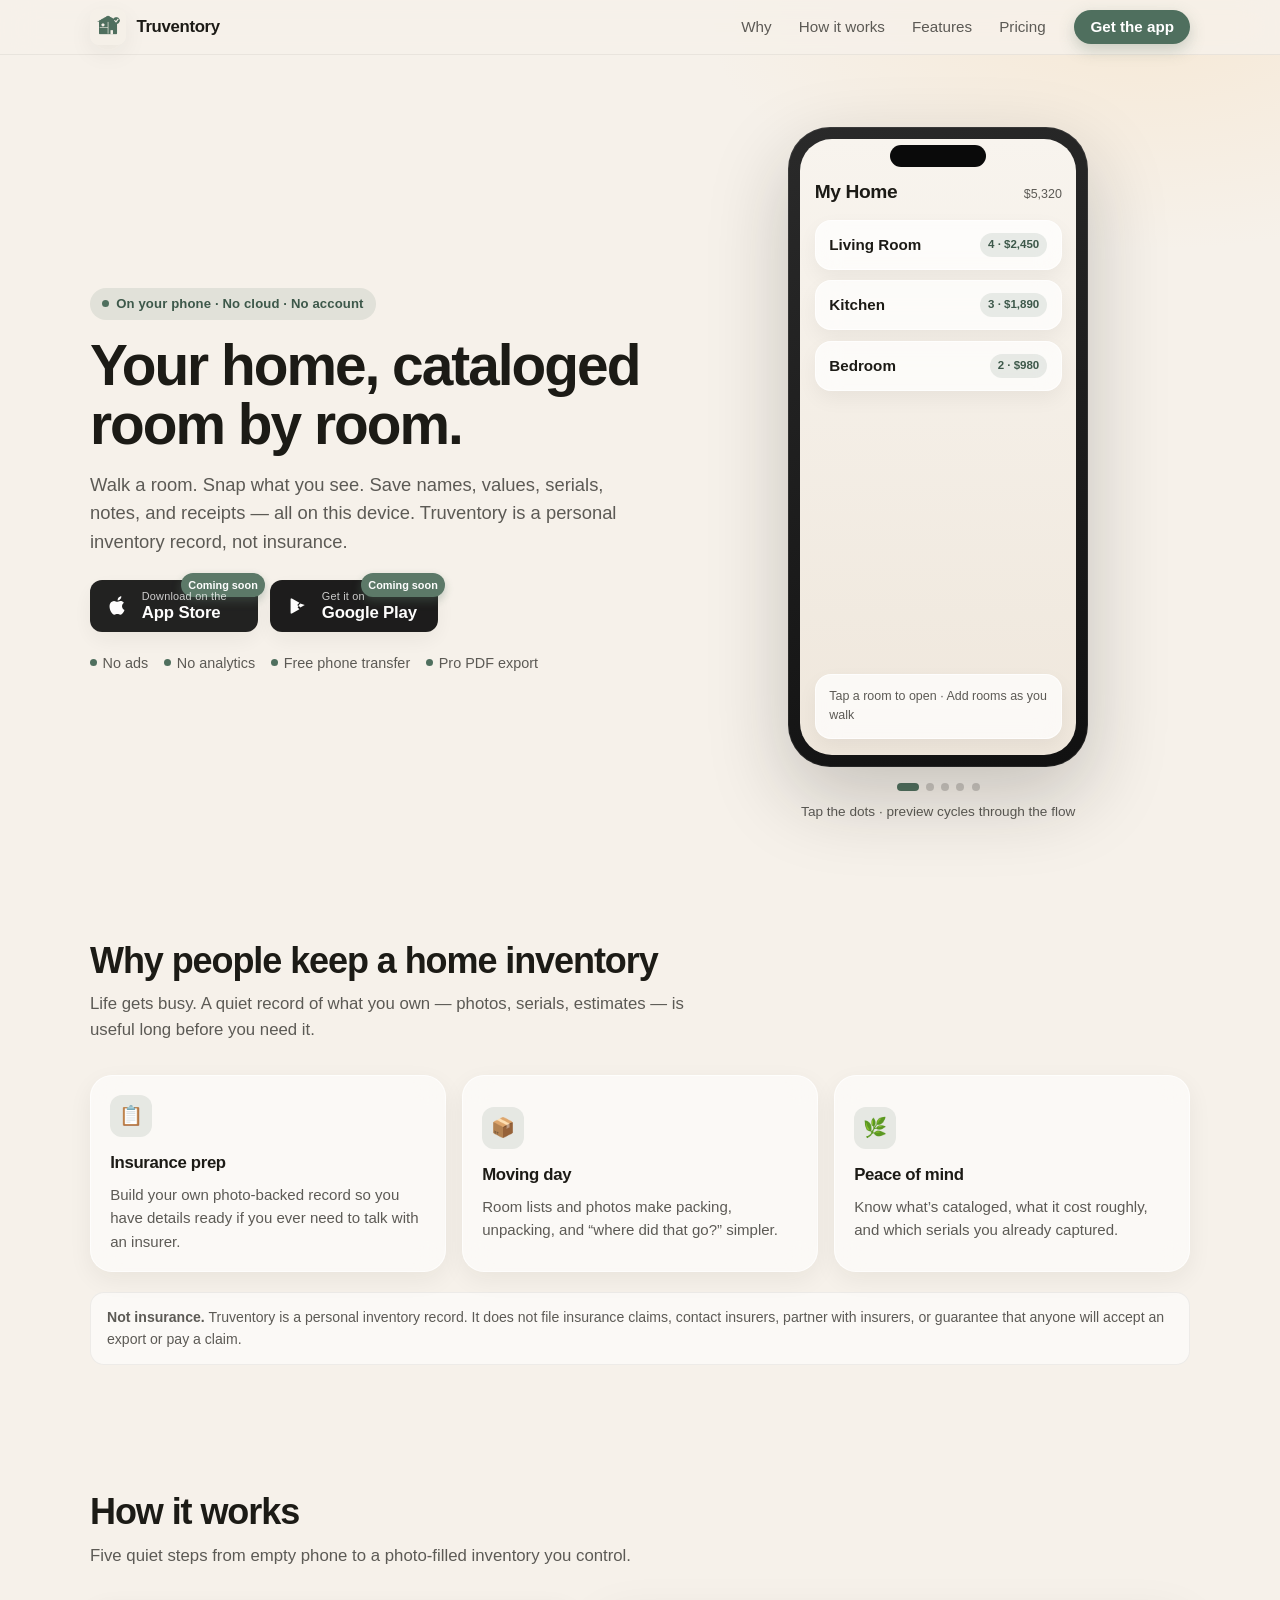
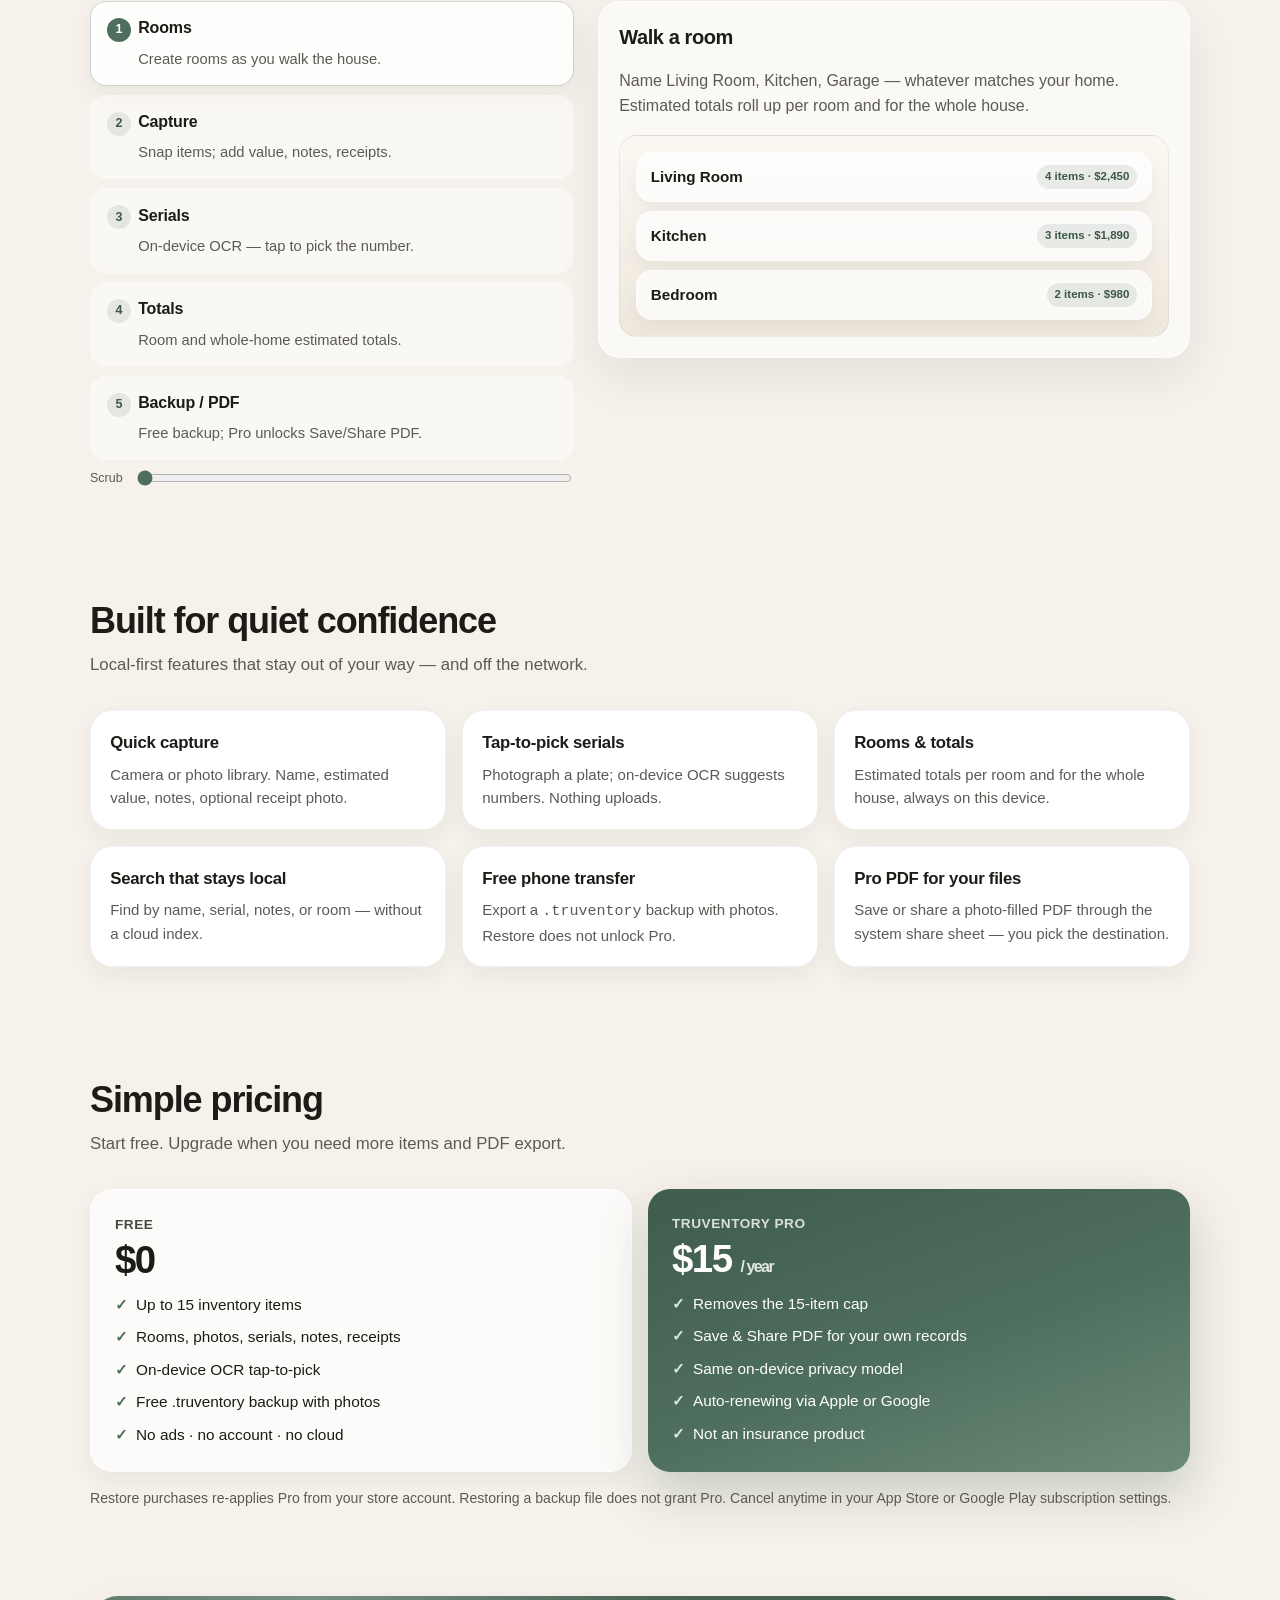
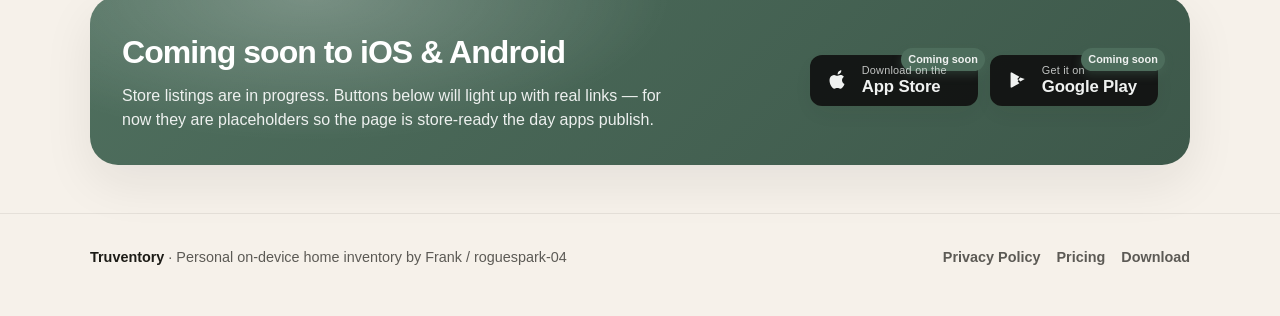
==== commit 045bd92c: "Phone nav: four section links in one row Keep brand + Get the app on top; Why, How, Features, Pricin" ====
--- a/index.html
+++ b/index.html
@@ -20,7 +20,7 @@
   <link rel="icon" href="assets/favicon.ico" sizes="any">
   <link rel="icon" type="image/png" sizes="32x32" href="assets/favicon-32.png">
   <link rel="apple-touch-icon" href="assets/favicon-180.png">
-  <link rel="stylesheet" href="styles.css?v=3">
+  <link rel="stylesheet" href="styles.css?v=4">
 </head>
 <body>
   <header class="site-nav">
@@ -379,6 +379,6 @@
     </div>
   </footer>
 
-  <script src="app.js?v=3"></script>
+  <script src="app.js?v=4"></script>
 </body>
 </html>
--- a/styles.css
+++ b/styles.css
@@ -144,9 +144,9 @@
       "links links";
     align-items: center;
     column-gap: 0.75rem;
-    row-gap: 0.55rem;
+    row-gap: 0.45rem;
     min-height: 0;
-    padding: 0.75rem 0 0.85rem;
+    padding: 0.7rem 0 0.55rem;
   }
   .brand { grid-area: brand; margin-right: 0; }
   .nav-cta {
@@ -159,30 +159,32 @@
   .nav-links {
     grid-area: links;
     order: unset;
-    display: grid;
-    grid-template-columns: 1fr 1fr;
+    display: flex;
+    flex-wrap: nowrap;
+    align-items: center;
+    justify-content: space-between;
     width: 100%;
     margin-inline: 0;
-    padding: 0.55rem 0 0;
-    gap: 0.4rem 0.5rem;
+    padding: 0.45rem 0 0;
+    gap: 0.15rem;
     overflow: visible;
     border-top: 1px solid rgba(28, 27, 22, 0.06);
     mask-image: none;
-    justify-content: stretch;
   }
-  .nav-links::-webkit-scrollbar { display: none; }
   .nav-links a {
+    flex: 1 1 0;
     justify-content: center;
-    width: 100%;
-    padding: 0.65rem 0.5rem;
-    font-size: 0.9rem;
-    border-radius: 12px;
-    background: rgba(255, 255, 255, 0.45);
-    border: 1px solid rgba(28, 27, 22, 0.06);
-    color: var(--ink);
+    min-width: 0;
+    padding: 0.5rem 0.25rem;
+    font-size: 0.82rem;
+    border-radius: 999px;
+    color: var(--ink-soft);
+    background: transparent;
+    border: none;
   }
   .nav-links a:hover {
-    background: rgba(255, 255, 255, 0.75);
+    color: var(--ink);
+    background: rgba(28, 27, 22, 0.05);
   }
 }
 
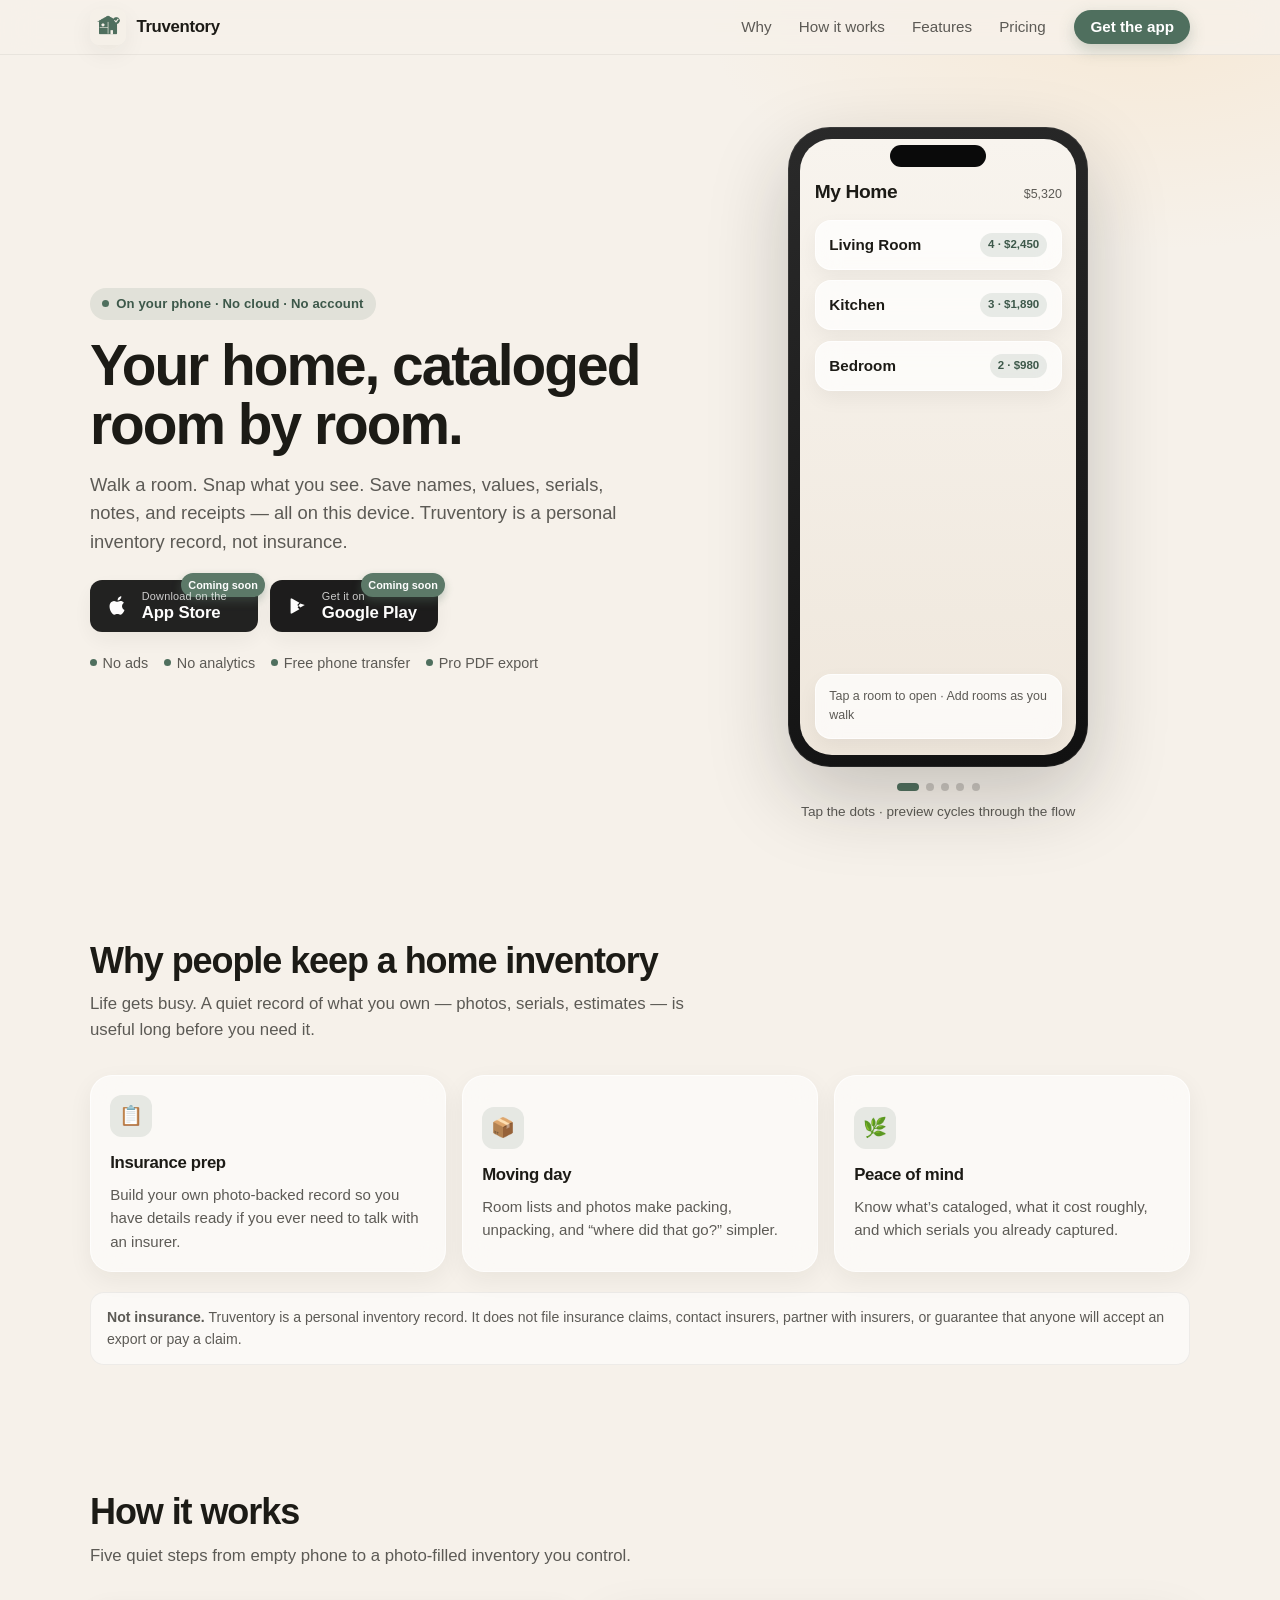
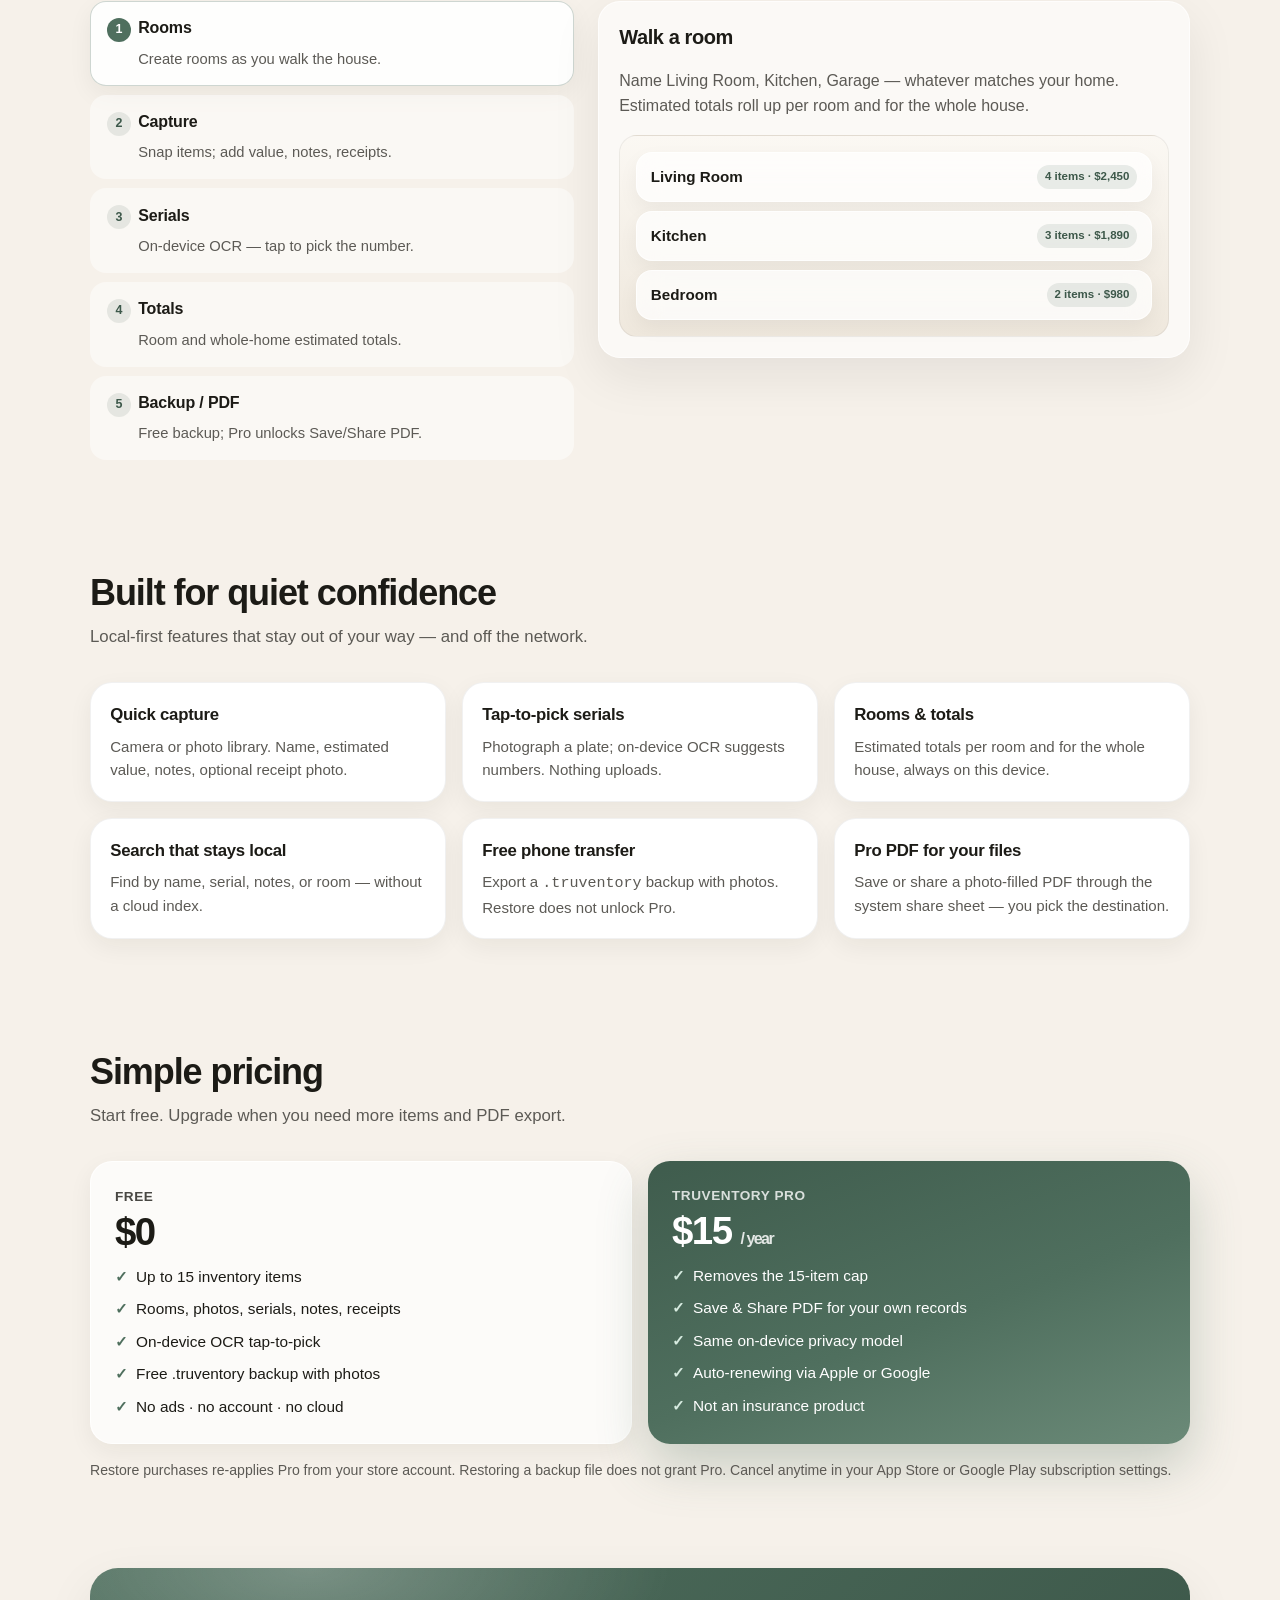
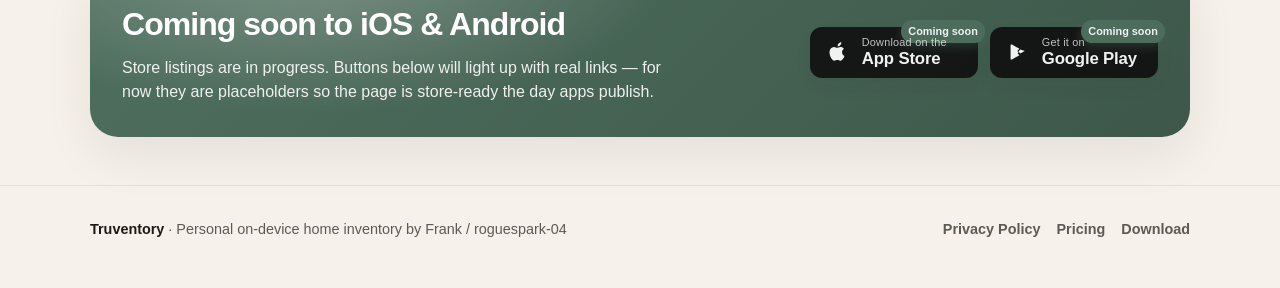
==== commit fee57751: "Remove How it works scrubber UI Keep step buttons for interactive switching; drop unused scrubber CS" ====
--- a/index.html
+++ b/index.html
@@ -6,21 +6,21 @@
   <title>Truventory — Room-by-room home inventory</title>
   <meta name="description" content="Walk each room, snap your things, and keep a local home inventory on your phone. No cloud, no account, no ads. Free for 15 items; Pro unlocks PDF export.">
   <meta name="theme-color" content="#f6f1ea">
-  <link rel="canonical" href="https://roguespark-04.github.io/Truventory-web/">
+  <link rel="canonical" href="https://truventory.app/">
   <meta property="og:type" content="website">
   <meta property="og:title" content="Truventory — Room-by-room home inventory">
   <meta property="og:description" content="On-device home inventory. Walk a room, snap items, serials, receipts. No cloud. No account. No ads.">
-  <meta property="og:url" content="https://roguespark-04.github.io/Truventory-web/">
-  <meta property="og:image" content="https://roguespark-04.github.io/Truventory-web/assets/icon-1024.png">
+  <meta property="og:url" content="https://truventory.app/">
+  <meta property="og:image" content="https://truventory.app/assets/icon-1024.png">
   <meta property="og:image:alt" content="Truventory app icon">
   <meta name="twitter:card" content="summary">
   <meta name="twitter:title" content="Truventory — Room-by-room home inventory">
   <meta name="twitter:description" content="On-device home inventory. No cloud, no account, no ads.">
-  <meta name="twitter:image" content="https://roguespark-04.github.io/Truventory-web/assets/icon-1024.png">
+  <meta name="twitter:image" content="https://truventory.app/assets/icon-1024.png">
   <link rel="icon" href="assets/favicon.ico" sizes="any">
   <link rel="icon" type="image/png" sizes="32x32" href="assets/favicon-32.png">
   <link rel="apple-touch-icon" href="assets/favicon-180.png">
-  <link rel="stylesheet" href="styles.css?v=4">
+  <link rel="stylesheet" href="styles.css?v=6">
 </head>
 <body>
   <header class="site-nav">
@@ -250,10 +250,6 @@
                 <p>Free backup; Pro unlocks Save/Share PDF.</p>
               </button>
             </div>
-            <div class="scrubber">
-              <label for="step-range" class="ui-sub">Scrub</label>
-              <input id="step-range" type="range" min="0" max="4" value="0" data-step-range>
-            </div>
           </div>
           <div class="how-preview">
             <h3 data-how-title>Walk a room</h3>
@@ -379,6 +375,6 @@
     </div>
   </footer>
 
-  <script src="app.js?v=4"></script>
+  <script src="app.js?v=6"></script>
 </body>
 </html>
--- a/styles.css
+++ b/styles.css
@@ -531,7 +531,7 @@
   padding: 0.85rem 1rem;
 }
 
-/* How it works scrubber */
+/* How it works */
 .how {
   display: grid;
   gap: 1.5rem;
@@ -580,16 +580,6 @@
   color: var(--ink-soft);
   font-size: 0.92rem;
 }
-.scrubber {
-  display: flex;
-  align-items: center;
-  gap: 0.75rem;
-  margin-top: 0.5rem;
-}
-.scrubber input[type="range"] {
-  flex: 1;
-  accent-color: var(--sage);
-}
 .how-preview {
   background: rgba(255,255,255,0.55);
   border: 1px solid rgba(255,255,255,0.7);
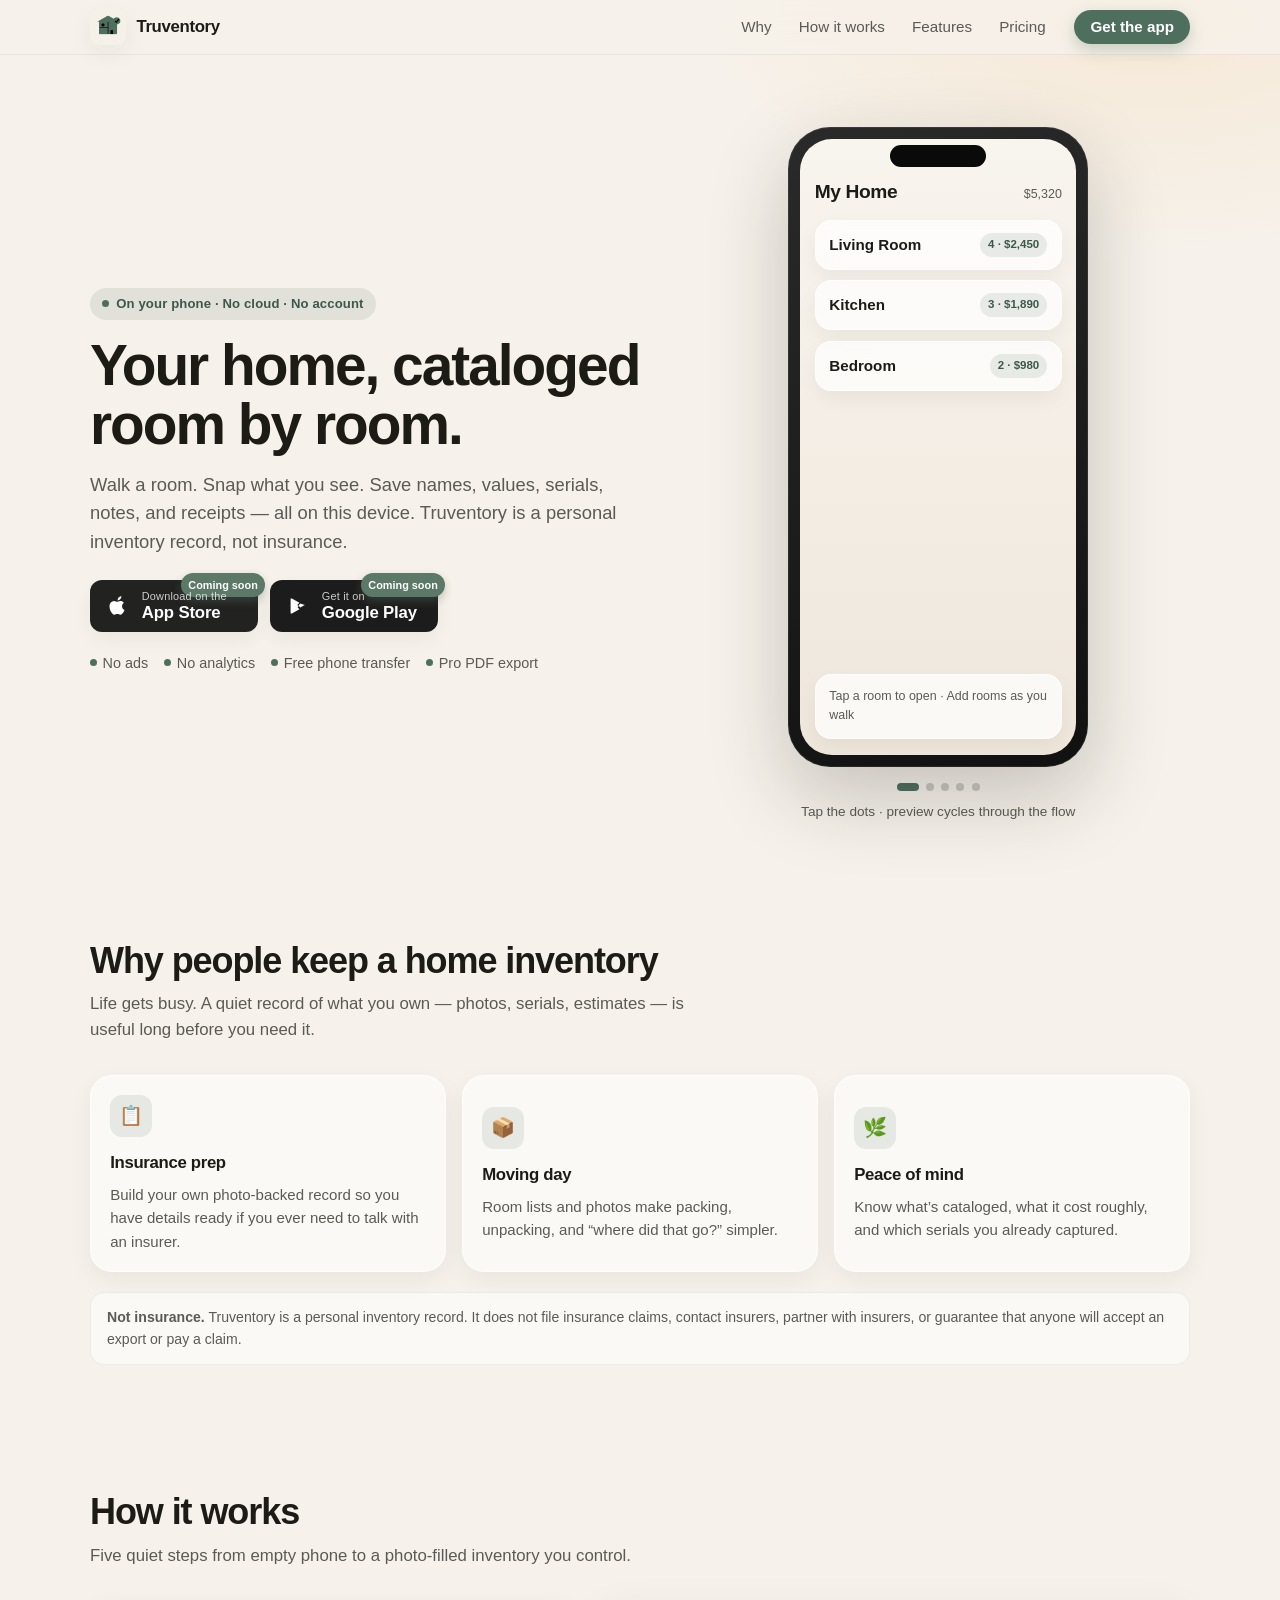
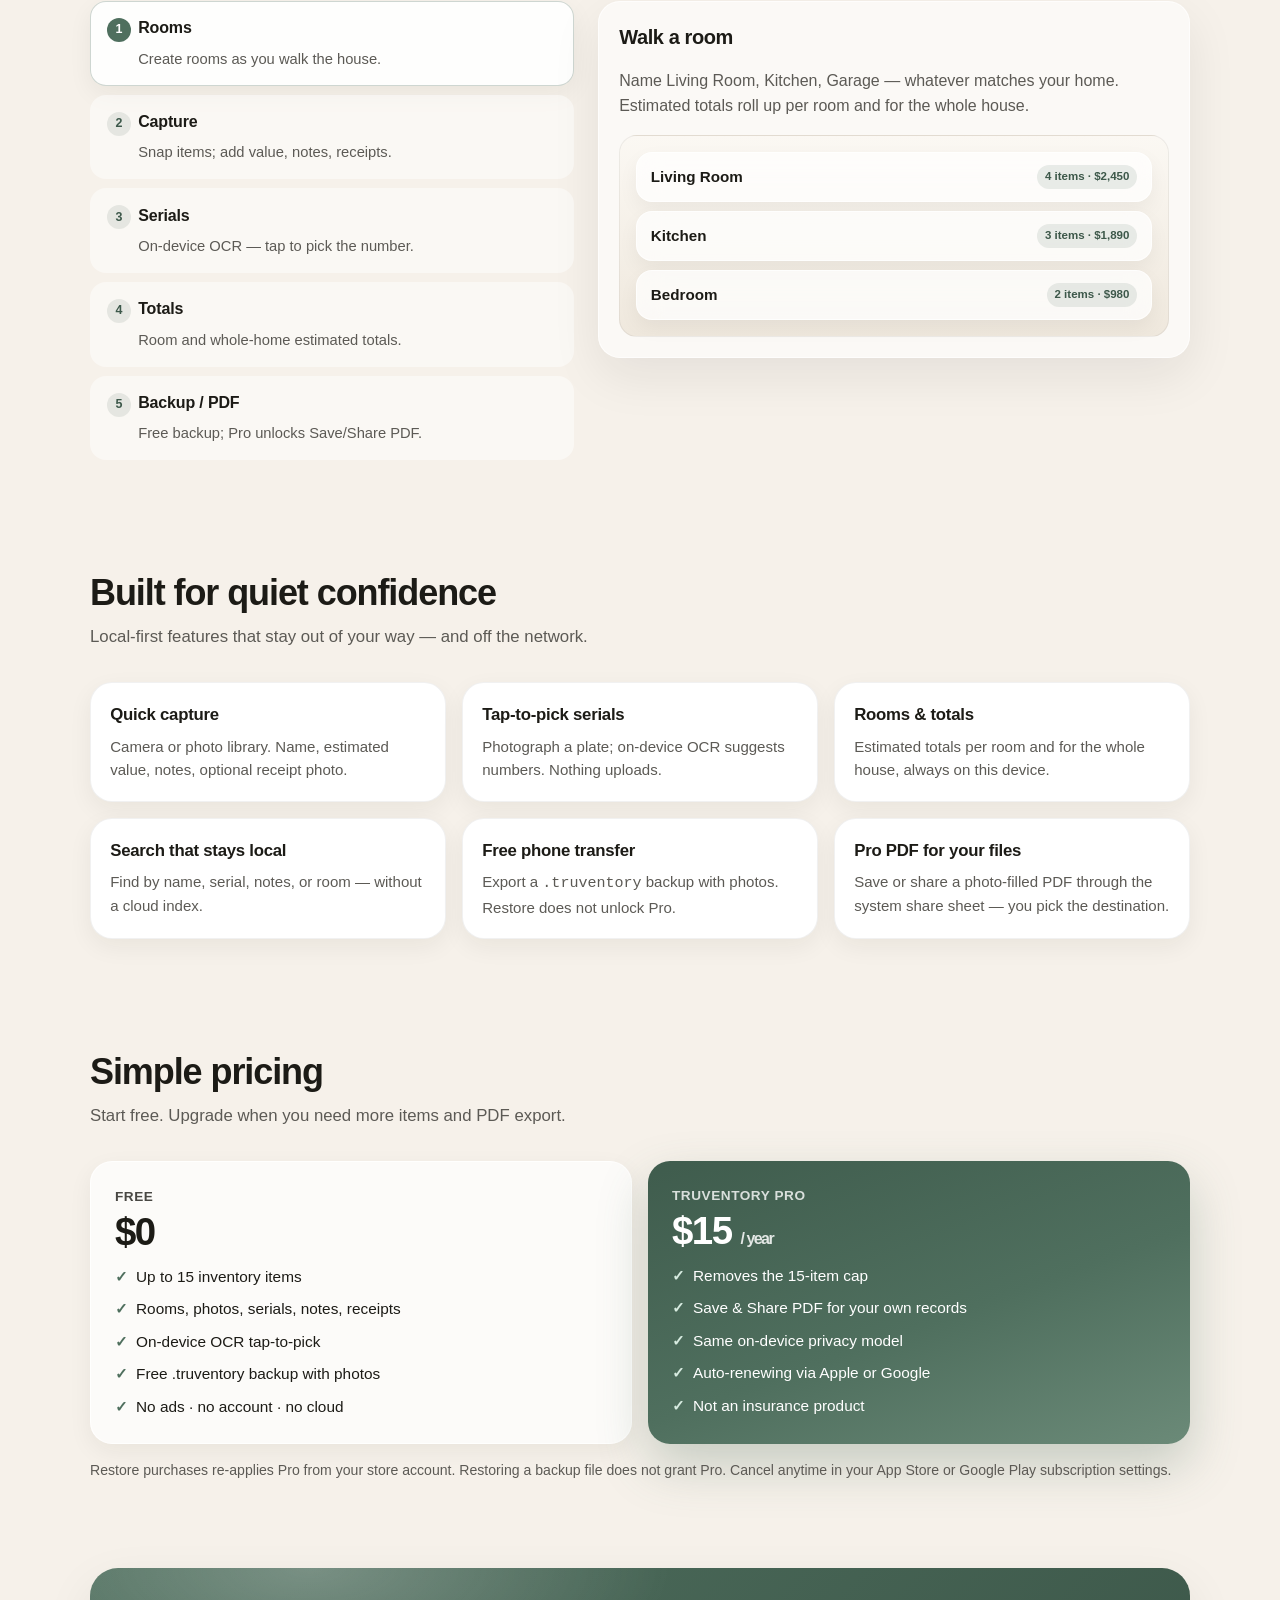
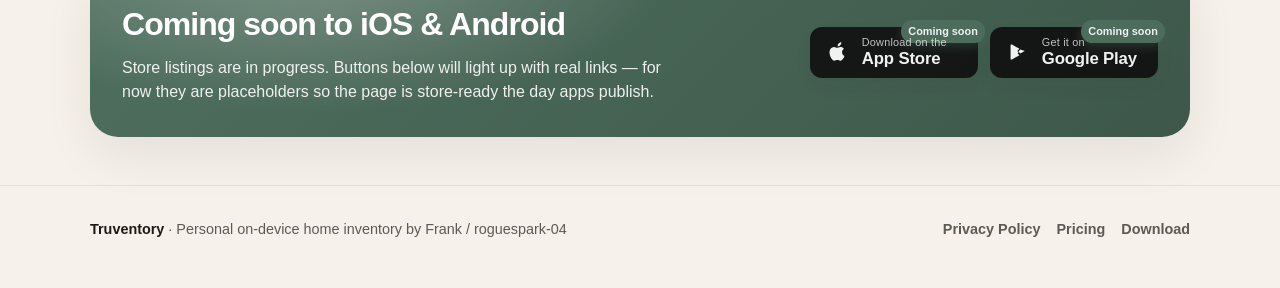
==== commit e9c2a907: "Update store icon with black check badge Sync website assets/icon-1024.png to the corrected green-bu" ====
--- a/index.html
+++ b/index.html
@@ -20,13 +20,13 @@
   <link rel="icon" href="assets/favicon.ico" sizes="any">
   <link rel="icon" type="image/png" sizes="32x32" href="assets/favicon-32.png">
   <link rel="apple-touch-icon" href="assets/favicon-180.png">
-  <link rel="stylesheet" href="styles.css?v=6">
+  <link rel="stylesheet" href="styles.css?v=7">
 </head>
 <body>
   <header class="site-nav">
     <div class="wrap inner">
       <a class="brand" href="index.html">
-        <img src="assets/icon-1024.png" width="36" height="36" alt="">
+        <img src="assets/icon-1024.png?v=2" width="36" height="36" alt="">
         Truventory
       </a>
       <a class="nav-cta" href="#download">Get the app</a>
@@ -375,6 +375,6 @@
     </div>
   </footer>
 
-  <script src="app.js?v=6"></script>
+  <script src="app.js?v=7"></script>
 </body>
 </html>
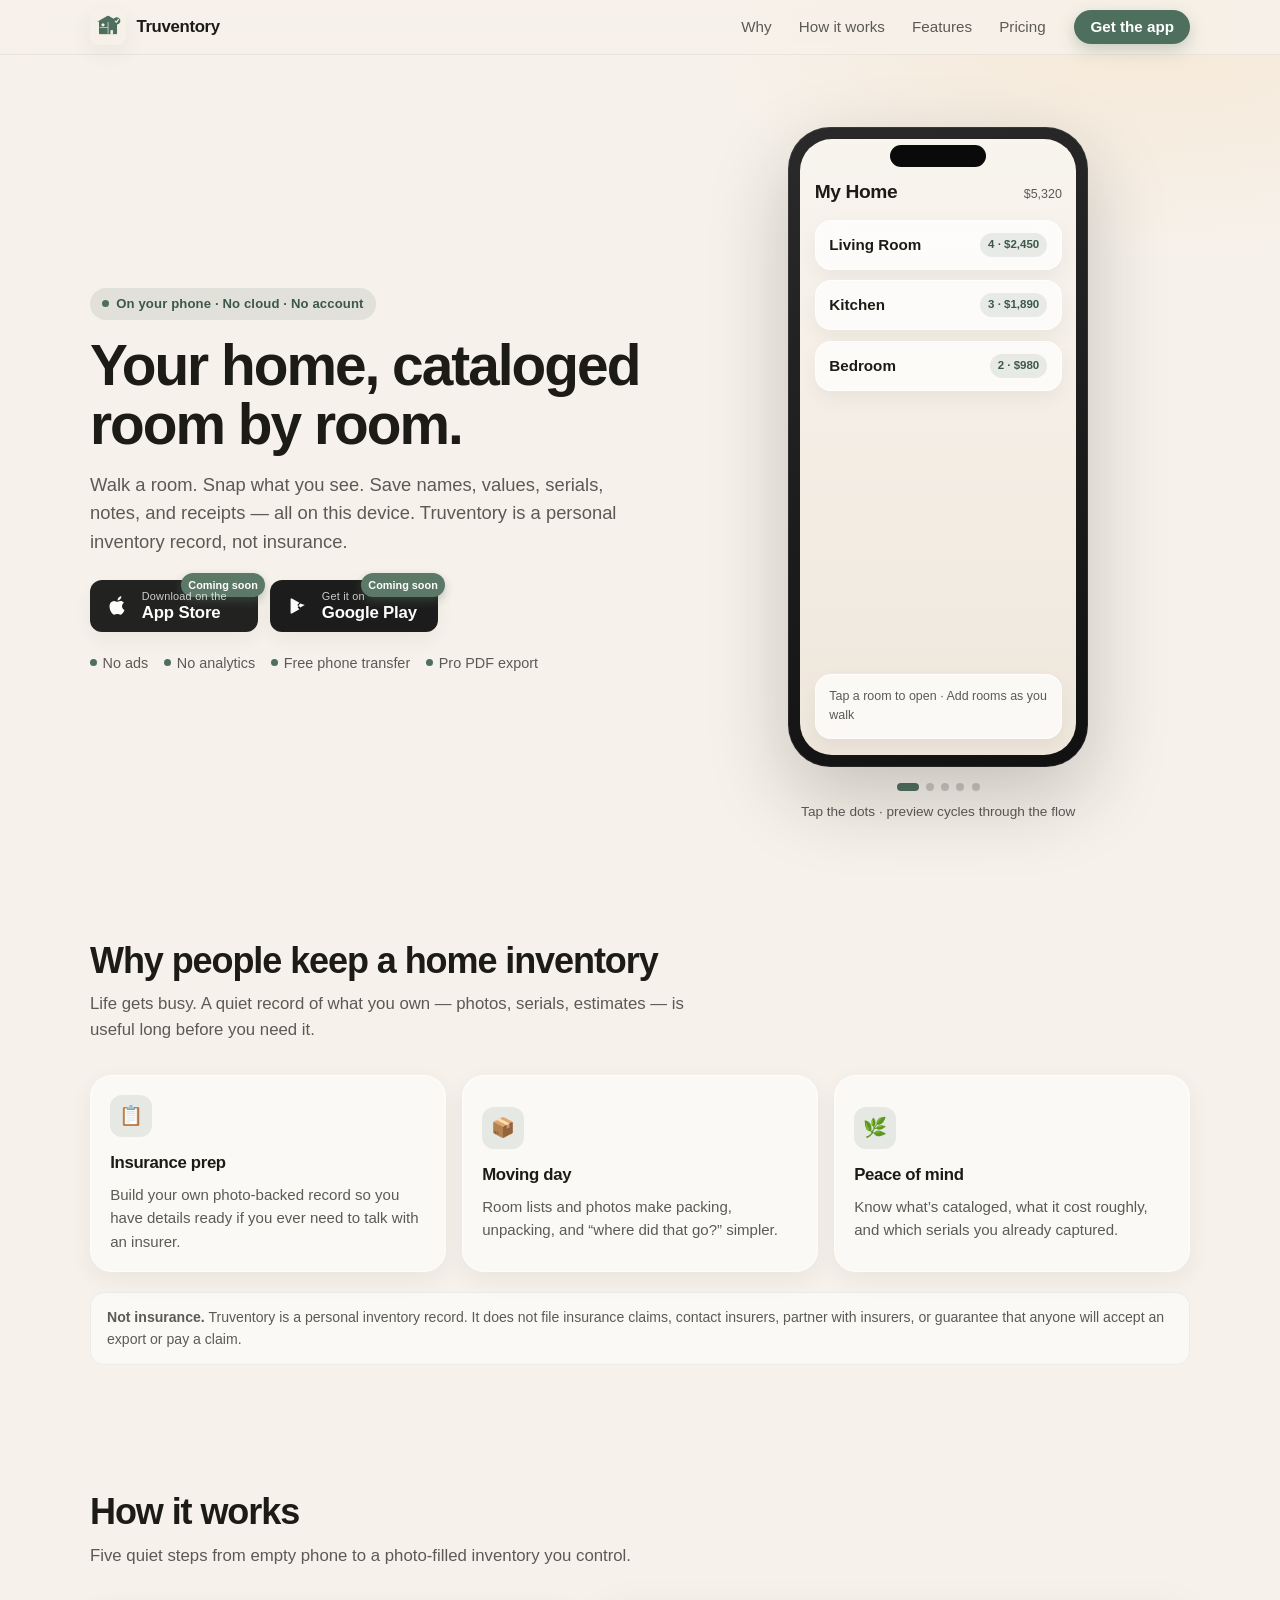
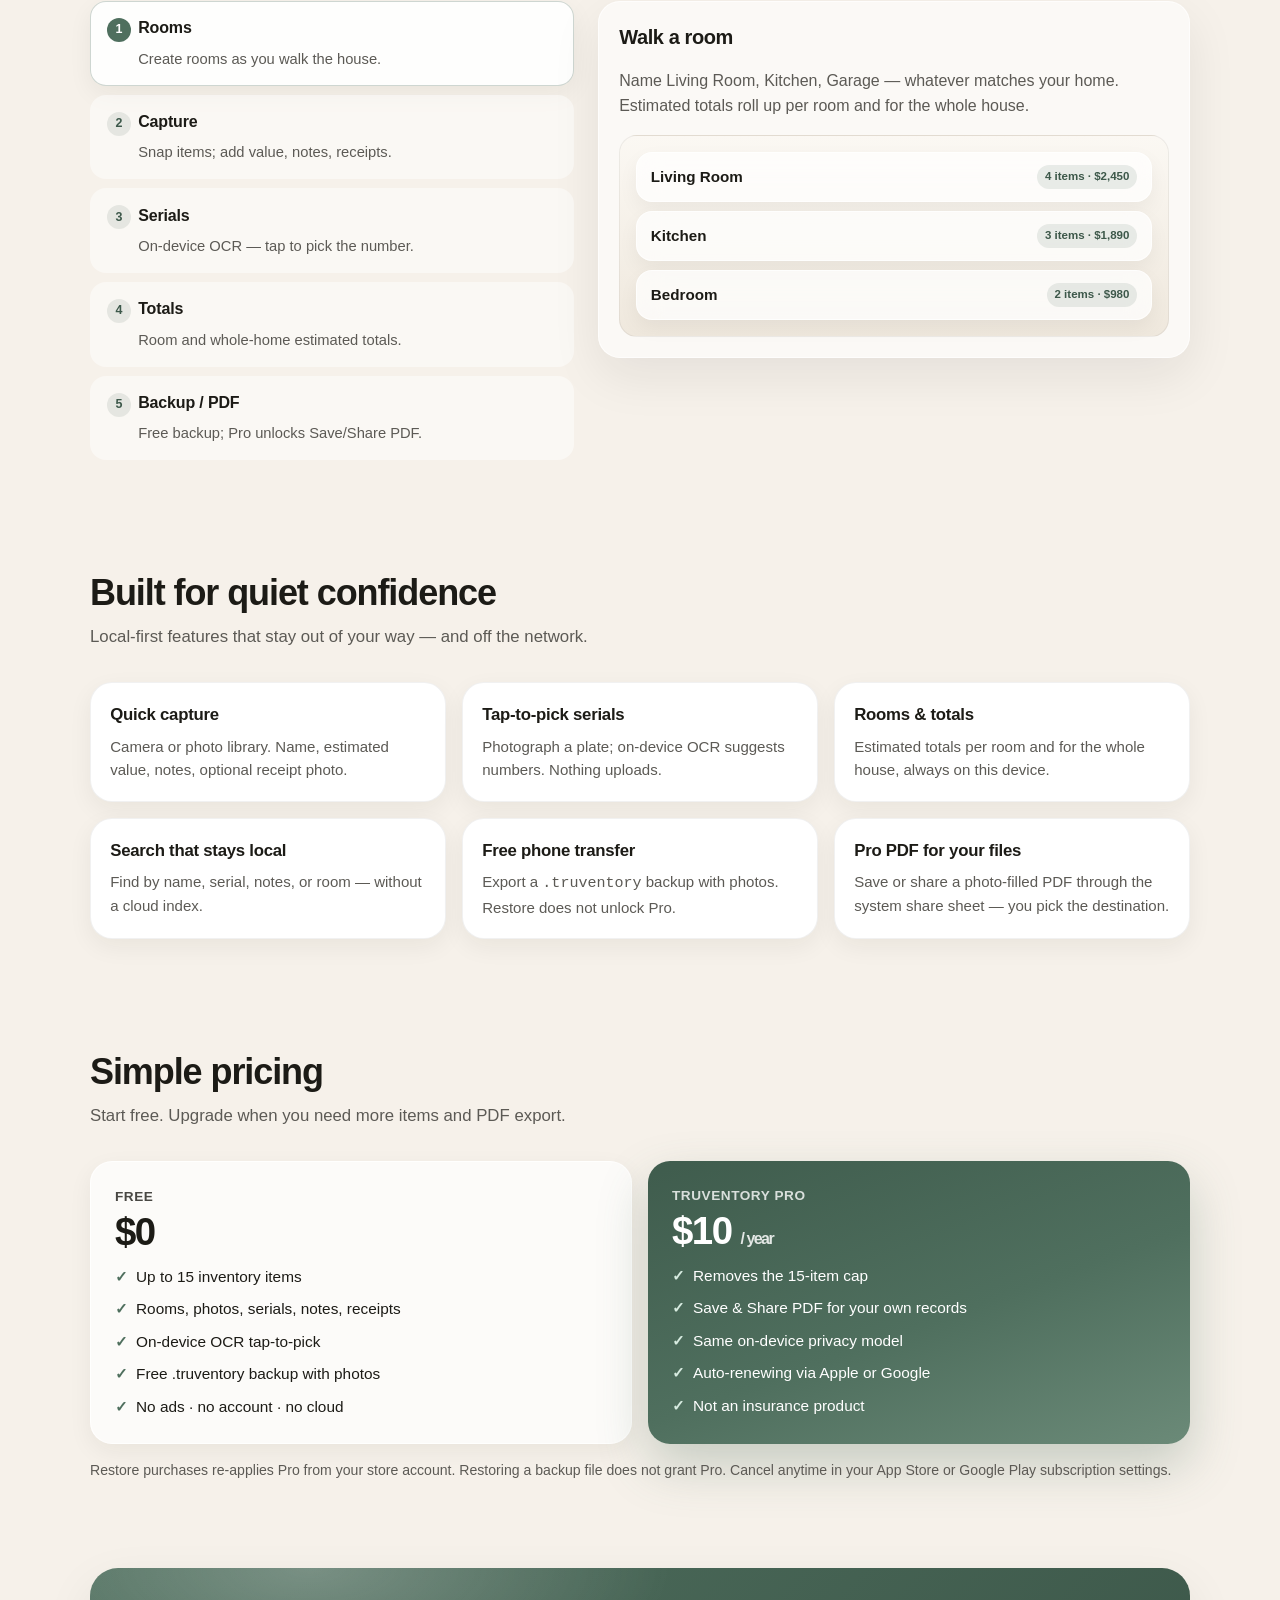
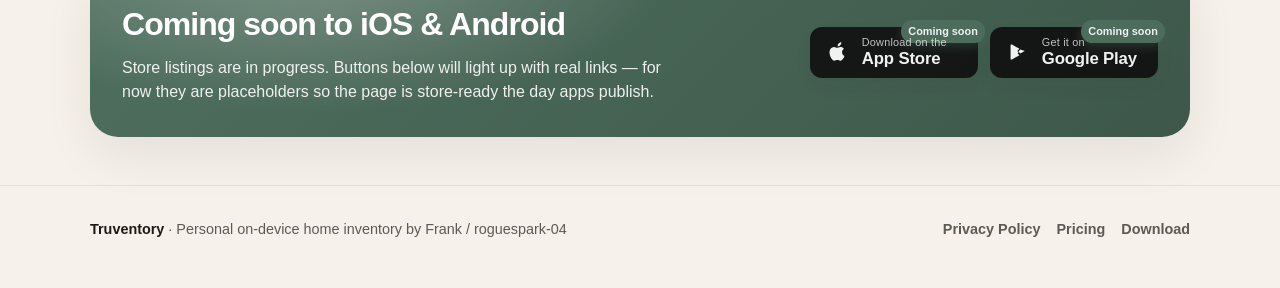
==== commit 5ceb624b: "Show Truventory Pro at $10/year" ====
--- a/index.html
+++ b/index.html
@@ -20,7 +20,7 @@
   <link rel="icon" href="assets/favicon.ico" sizes="any">
   <link rel="icon" type="image/png" sizes="32x32" href="assets/favicon-32.png">
   <link rel="apple-touch-icon" href="assets/favicon-180.png">
-  <link rel="stylesheet" href="styles.css?v=7">
+  <link rel="stylesheet" href="styles.css?v=8">
 </head>
 <body>
   <header class="site-nav">
@@ -315,7 +315,7 @@
           </div>
           <div class="price-card pro">
             <div class="plan">Truventory Pro</div>
-            <div class="amount">$15 <span>/ year</span></div>
+            <div class="amount">$10 <span>/ year</span></div>
             <ul>
               <li>Removes the 15-item cap</li>
               <li>Save &amp; Share PDF for your own records</li>
@@ -375,6 +375,6 @@
     </div>
   </footer>
 
-  <script src="app.js?v=7"></script>
+  <script src="app.js?v=8"></script>
 </body>
 </html>
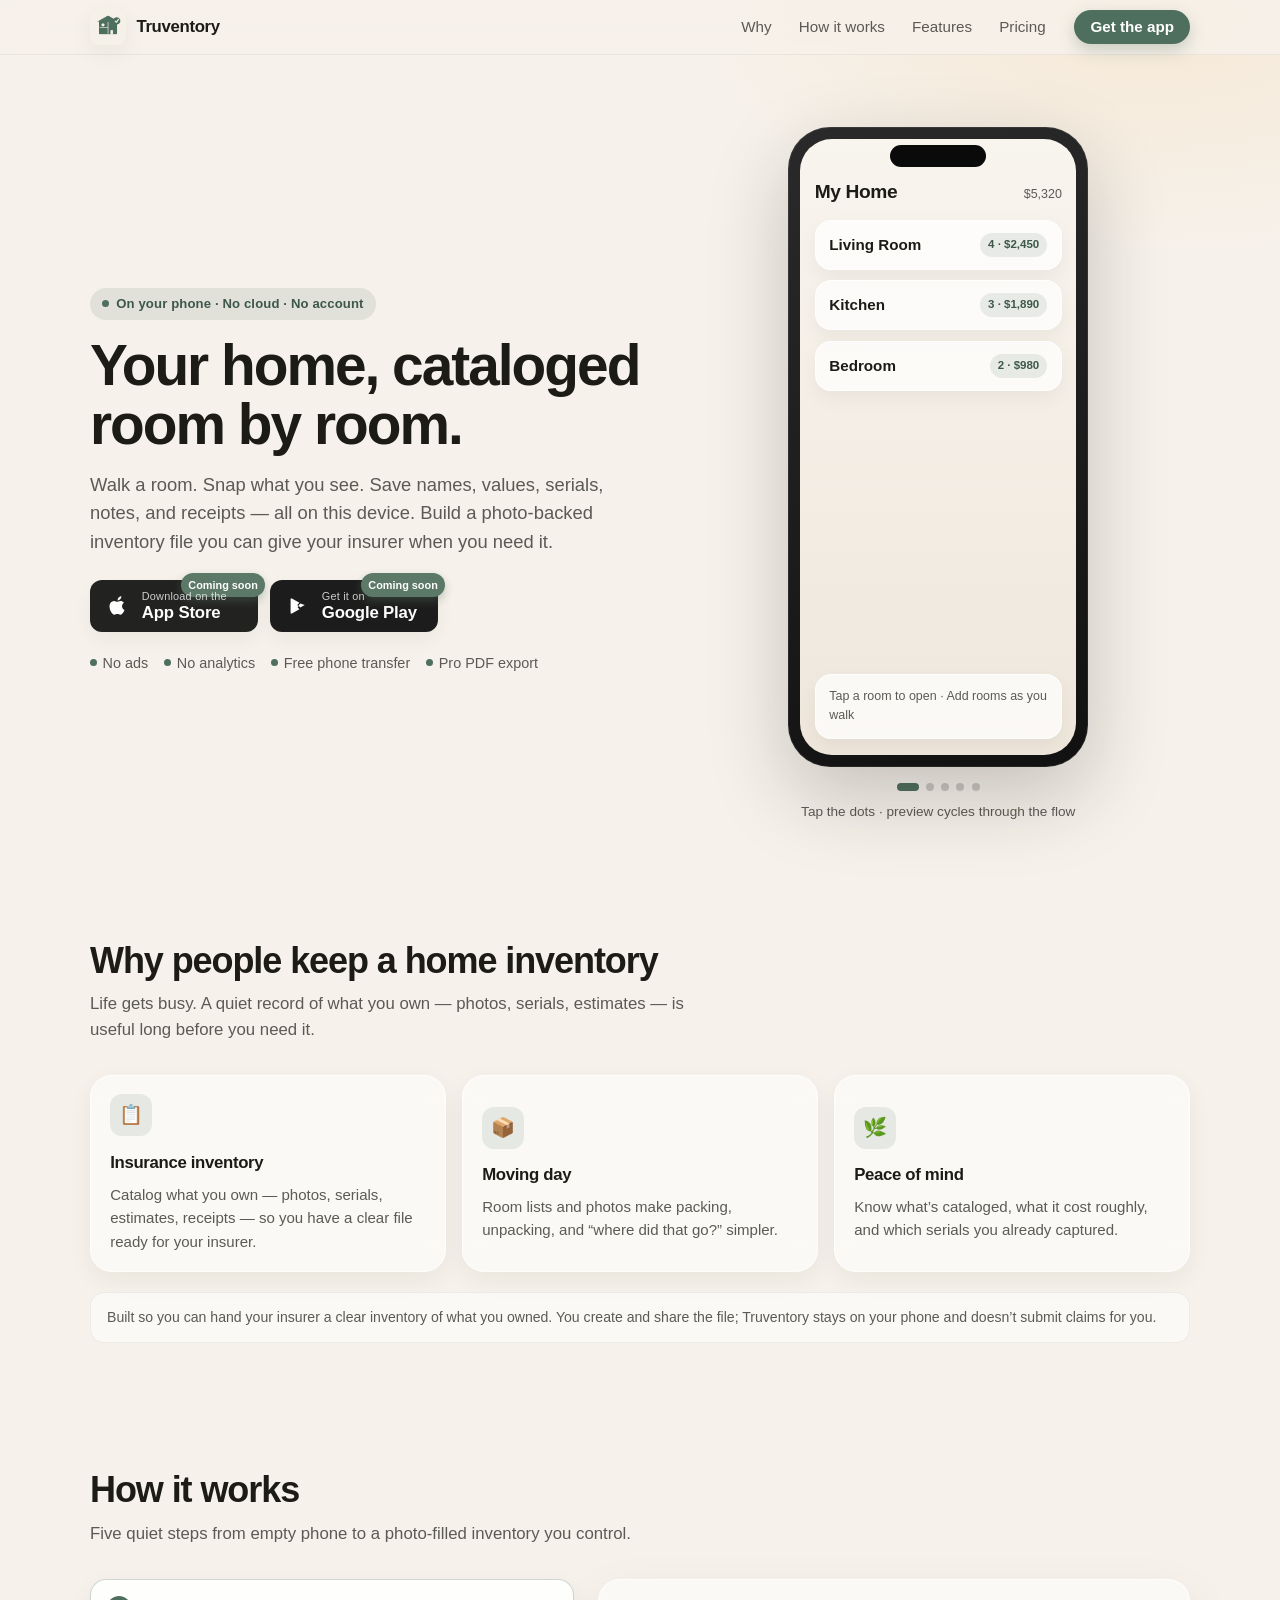
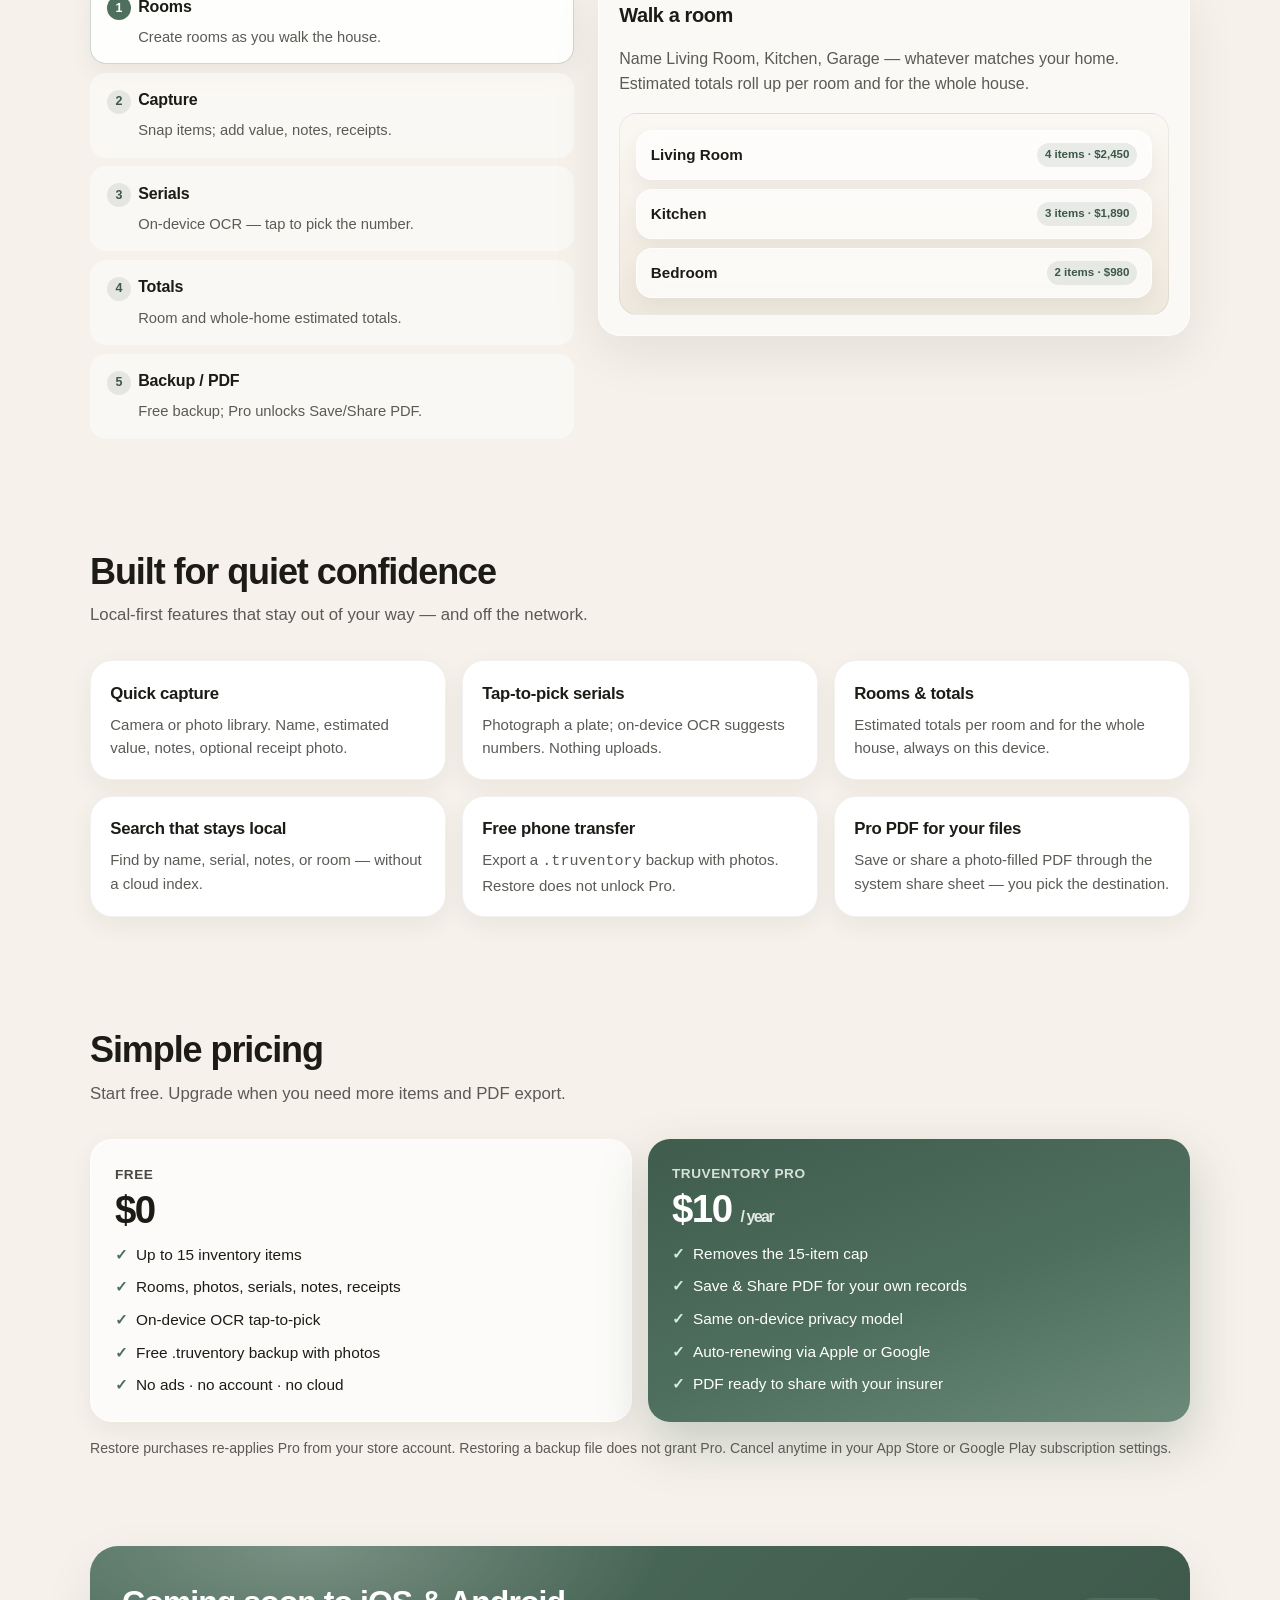
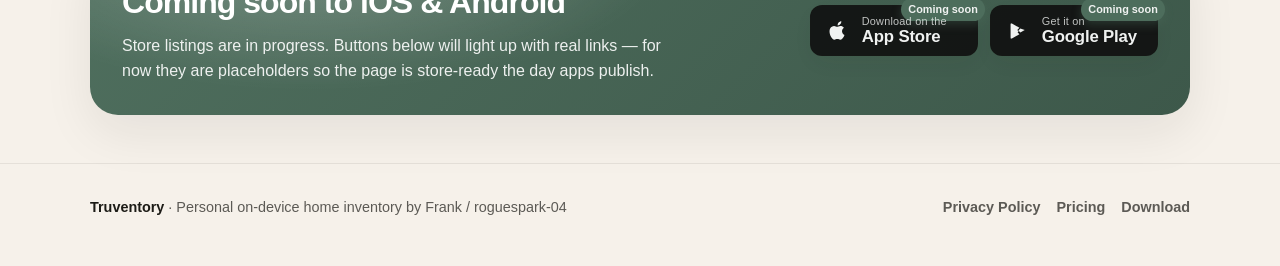
==== commit 10048071: "Reframe marketing around insurance inventory files Lead with building a photo-backed file for your i" ====
--- a/index.html
+++ b/index.html
@@ -4,23 +4,23 @@
   <meta charset="utf-8">
   <meta name="viewport" content="width=device-width, initial-scale=1">
   <title>Truventory — Room-by-room home inventory</title>
-  <meta name="description" content="Walk each room, snap your things, and keep a local home inventory on your phone. No cloud, no account, no ads. Free for 15 items; Pro unlocks PDF export.">
+  <meta name="description" content="Room-by-room home inventory for insurance prep. Snap items, serials, and receipts on your phone. No cloud, no account. Free for 15 items; Pro unlocks PDF export.">
   <meta name="theme-color" content="#f6f1ea">
   <link rel="canonical" href="https://truventory.app/">
   <meta property="og:type" content="website">
   <meta property="og:title" content="Truventory — Room-by-room home inventory">
-  <meta property="og:description" content="On-device home inventory. Walk a room, snap items, serials, receipts. No cloud. No account. No ads.">
+  <meta property="og:description" content="On-device home inventory for insurance. Walk a room, snap items, serials, receipts. Export a PDF when you need it.">
   <meta property="og:url" content="https://truventory.app/">
   <meta property="og:image" content="https://truventory.app/assets/icon-1024.png">
   <meta property="og:image:alt" content="Truventory app icon">
   <meta name="twitter:card" content="summary">
   <meta name="twitter:title" content="Truventory — Room-by-room home inventory">
-  <meta name="twitter:description" content="On-device home inventory. No cloud, no account, no ads.">
+  <meta name="twitter:description" content="On-device home inventory for insurance prep. No cloud, no account, no ads.">
   <meta name="twitter:image" content="https://truventory.app/assets/icon-1024.png">
   <link rel="icon" href="assets/favicon.ico" sizes="any">
   <link rel="icon" type="image/png" sizes="32x32" href="assets/favicon-32.png">
   <link rel="apple-touch-icon" href="assets/favicon-180.png">
-  <link rel="stylesheet" href="styles.css?v=8">
+  <link rel="stylesheet" href="styles.css?v=9">
 </head>
 <body>
   <header class="site-nav">
@@ -49,7 +49,7 @@
         <h1>Your home, cataloged room by room.</h1>
         <p class="lede">
           Walk a room. Snap what you see. Save names, values, serials, notes, and receipts —
-          all on this device. Truventory is a personal inventory record, not insurance.
+          all on this device. Build a photo-backed inventory file you can give your insurer when you need it.
         </p>
         <div class="hero-actions" id="download-top">
           <a class="store-btn" data-store="apple" href="#download" aria-disabled="true" role="link">
@@ -187,11 +187,11 @@
         <div class="use-grid">
           <button type="button" class="use-card" data-use-card aria-expanded="false">
             <div class="use-icon" aria-hidden="true">📋</div>
-            <h3>Insurance prep</h3>
-            <p class="blurb">Build your own photo-backed record so you have details ready if you ever need to talk with an insurer.</p>
+            <h3>Insurance inventory</h3>
+            <p class="blurb">Catalog what you own — photos, serials, estimates, receipts — so you have a clear file ready for your insurer.</p>
             <div class="more">
-              Snap items, attach receipt photos, and note serials while everything is still on the shelf.
-              Truventory does <strong>not</strong> file claims, contact insurers, or guarantee a payout — it is your personal file.
+              Snap items while everything is still on the shelf. Export a PDF when you need to share your inventory.
+              You keep the file on your phone and share it yourself when the time comes.
             </div>
           </button>
           <button type="button" class="use-card" data-use-card aria-expanded="false">
@@ -214,8 +214,8 @@
           </button>
         </div>
         <p class="disclaimer-note">
-          <strong>Not insurance.</strong> Truventory is a personal inventory record. It does not file insurance claims,
-          contact insurers, partner with insurers, or guarantee that anyone will accept an export or pay a claim.
+          Built so you can hand your insurer a clear inventory of what you owned.
+          You create and share the file; Truventory stays on your phone and doesn’t submit claims for you.
         </p>
       </div>
     </section>
@@ -321,7 +321,7 @@
               <li>Save &amp; Share PDF for your own records</li>
               <li>Same on-device privacy model</li>
               <li>Auto-renewing via Apple or Google</li>
-              <li>Not an insurance product</li>
+              <li>PDF ready to share with your insurer</li>
             </ul>
           </div>
         </div>
@@ -375,6 +375,6 @@
     </div>
   </footer>
 
-  <script src="app.js?v=8"></script>
+  <script src="app.js?v=9"></script>
 </body>
 </html>
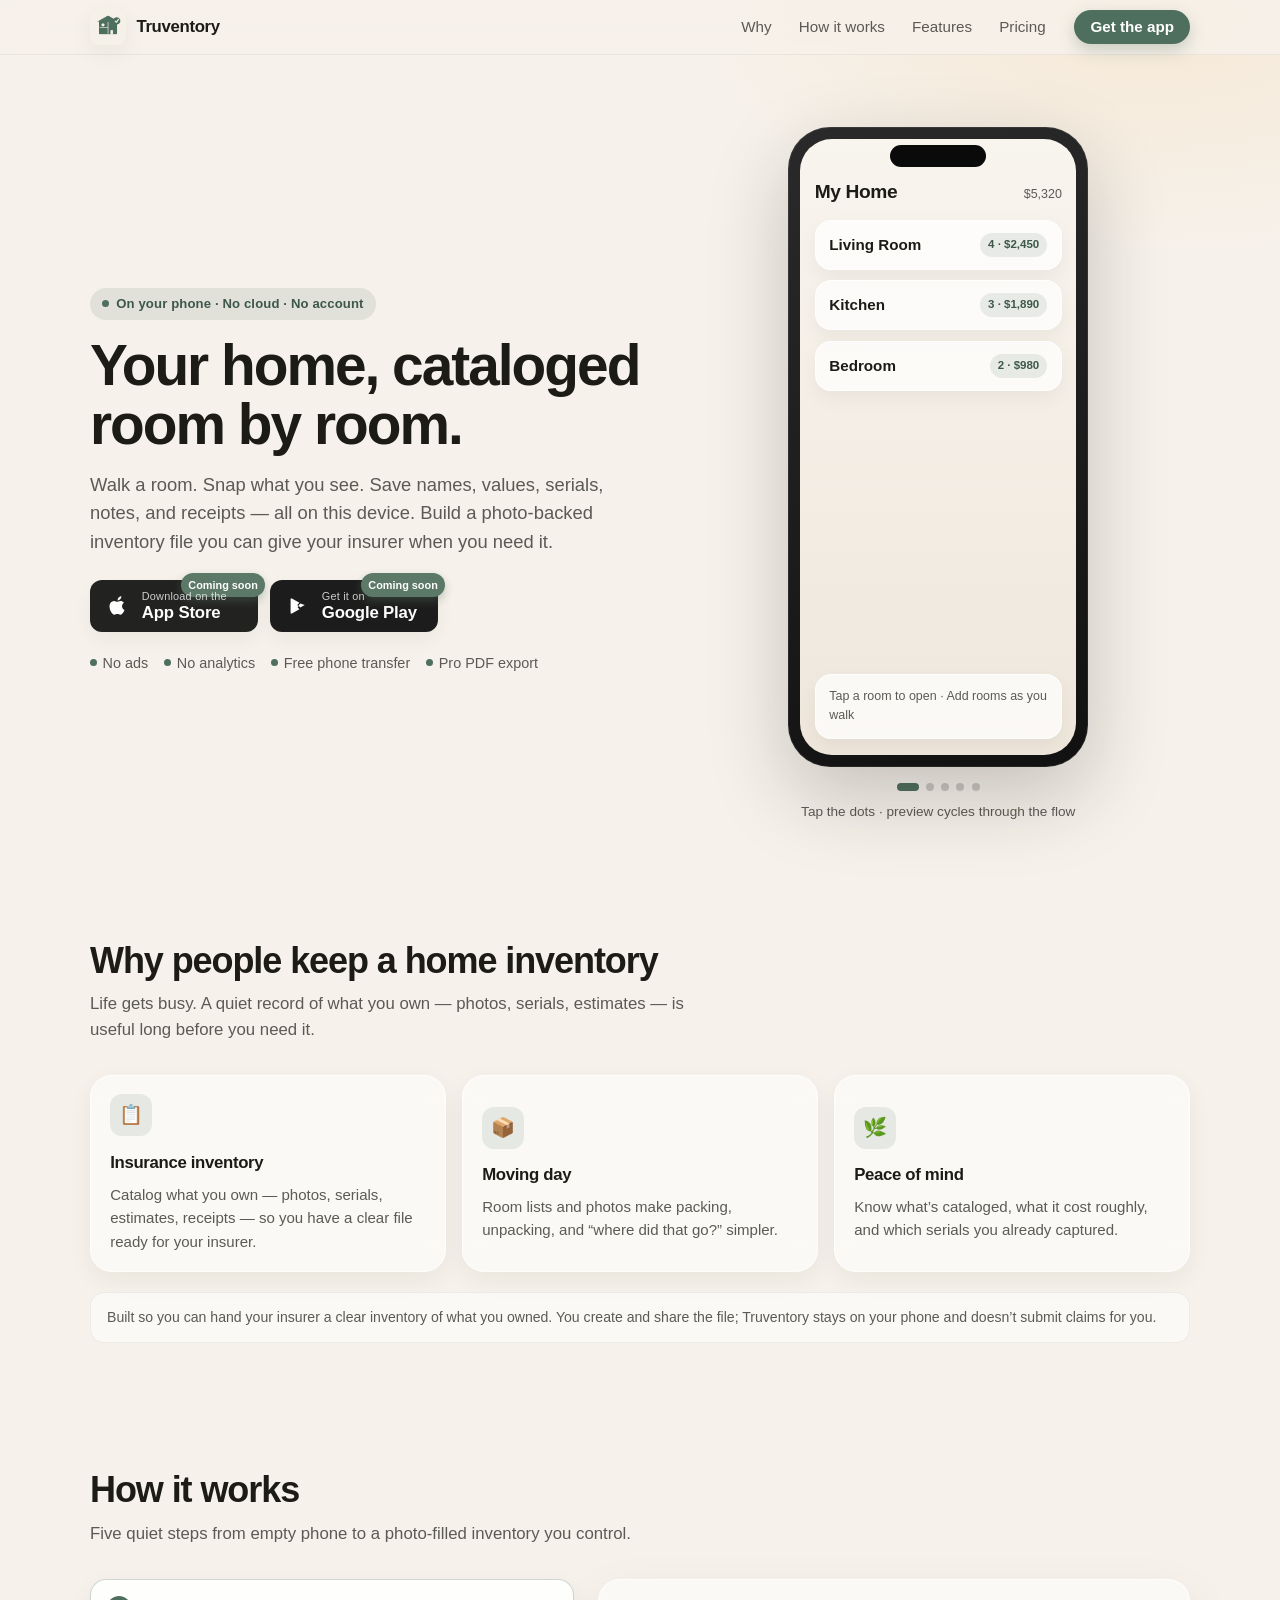
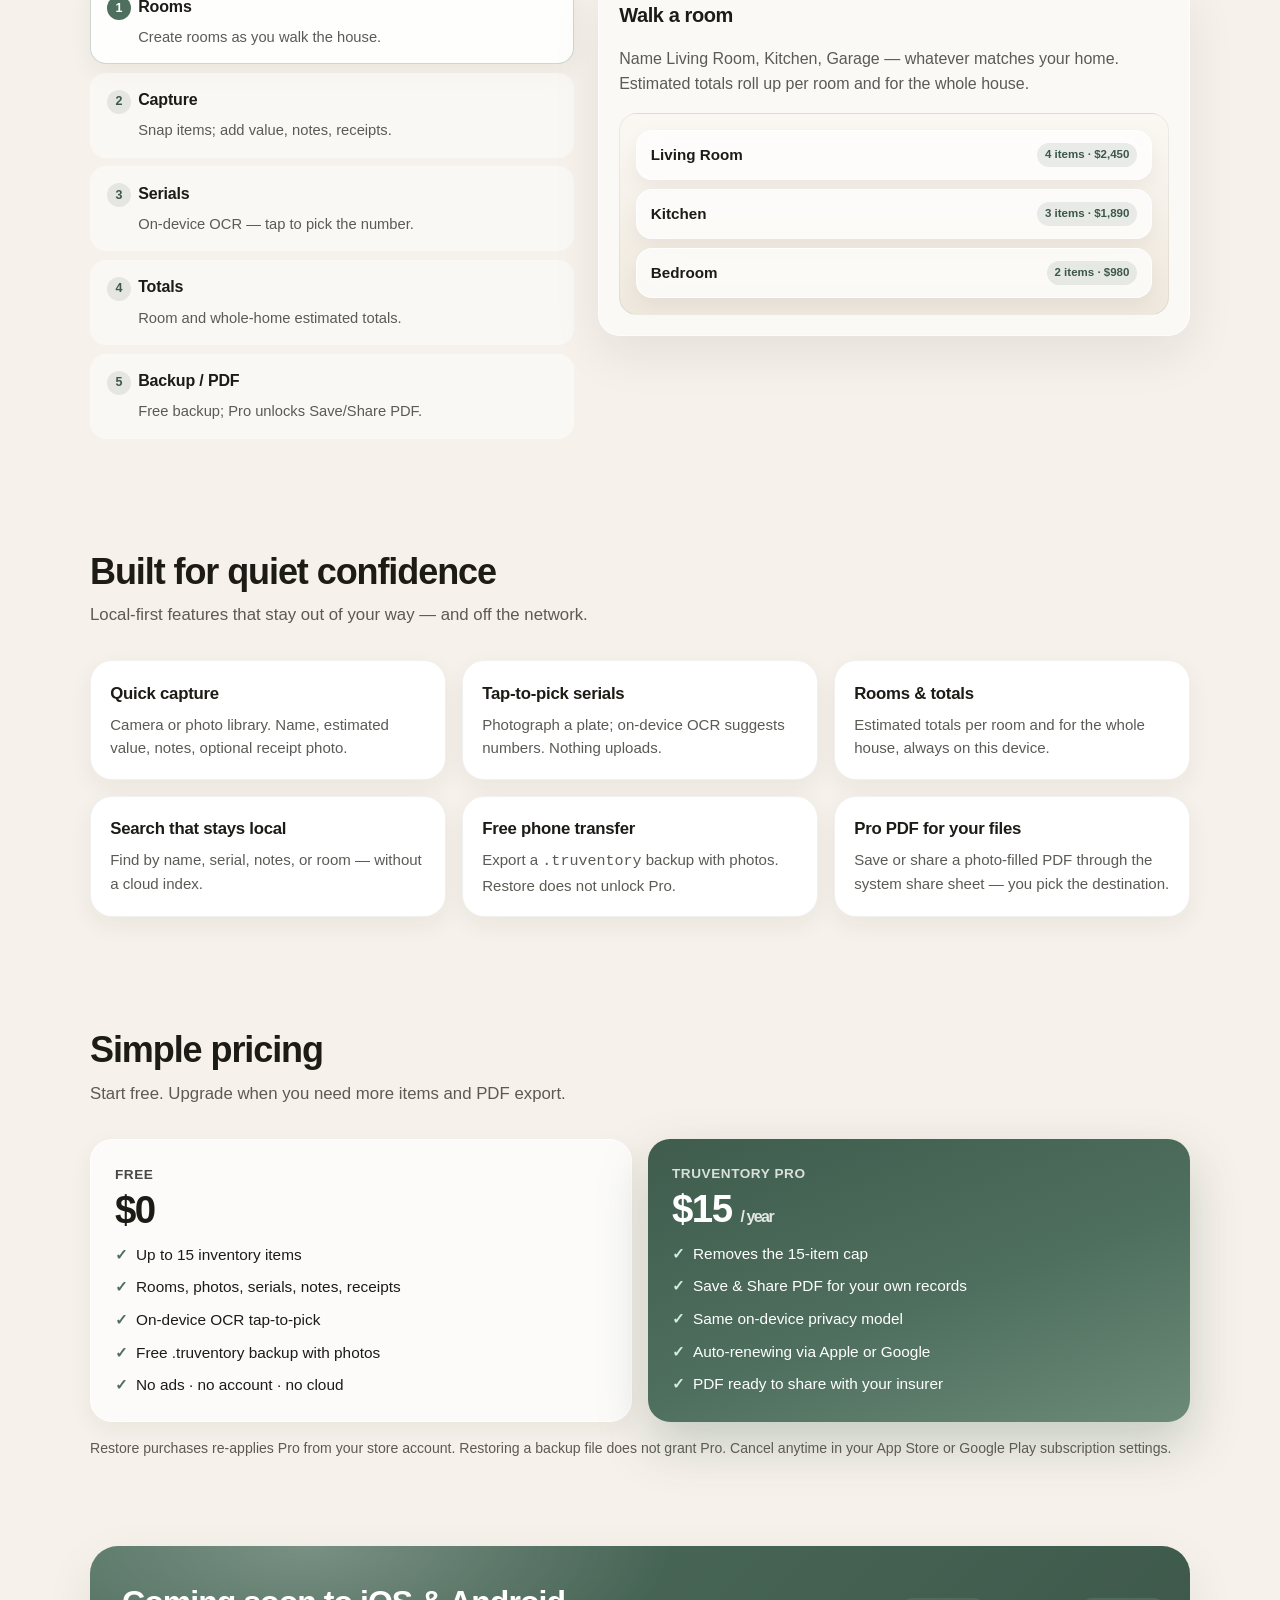
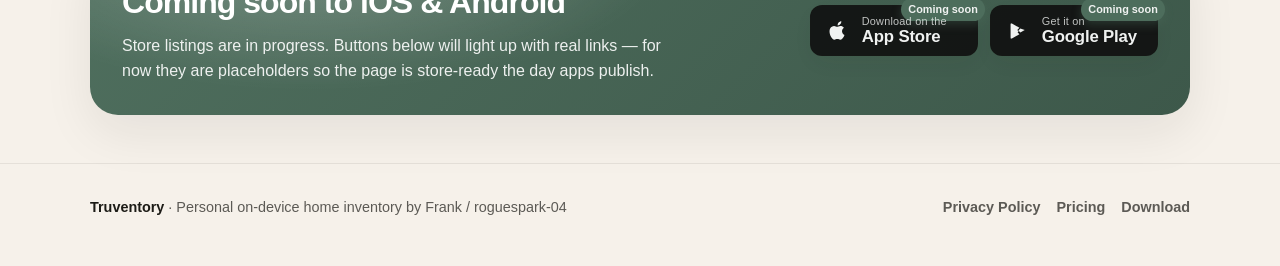
==== commit 991a0f78: "Update Pro price to $15/year on marketing home" ====
--- a/index.html
+++ b/index.html
@@ -20,13 +20,13 @@
   <link rel="icon" href="assets/favicon.ico" sizes="any">
   <link rel="icon" type="image/png" sizes="32x32" href="assets/favicon-32.png">
   <link rel="apple-touch-icon" href="assets/favicon-180.png">
-  <link rel="stylesheet" href="styles.css?v=9">
+  <link rel="stylesheet" href="styles.css?v=7">
 </head>
 <body>
   <header class="site-nav">
     <div class="wrap inner">
       <a class="brand" href="index.html">
-        <img src="assets/icon-1024.png?v=2" width="36" height="36" alt="">
+        <img src="assets/icon-1024.png?v=7" width="36" height="36" alt="">
         Truventory
       </a>
       <a class="nav-cta" href="#download">Get the app</a>
@@ -315,7 +315,7 @@
           </div>
           <div class="price-card pro">
             <div class="plan">Truventory Pro</div>
-            <div class="amount">$10 <span>/ year</span></div>
+            <div class="amount">$15 <span>/ year</span></div>
             <ul>
               <li>Removes the 15-item cap</li>
               <li>Save &amp; Share PDF for your own records</li>
@@ -375,6 +375,6 @@
     </div>
   </footer>
 
-  <script src="app.js?v=9"></script>
+  <script src="app.js?v=7"></script>
 </body>
 </html>
